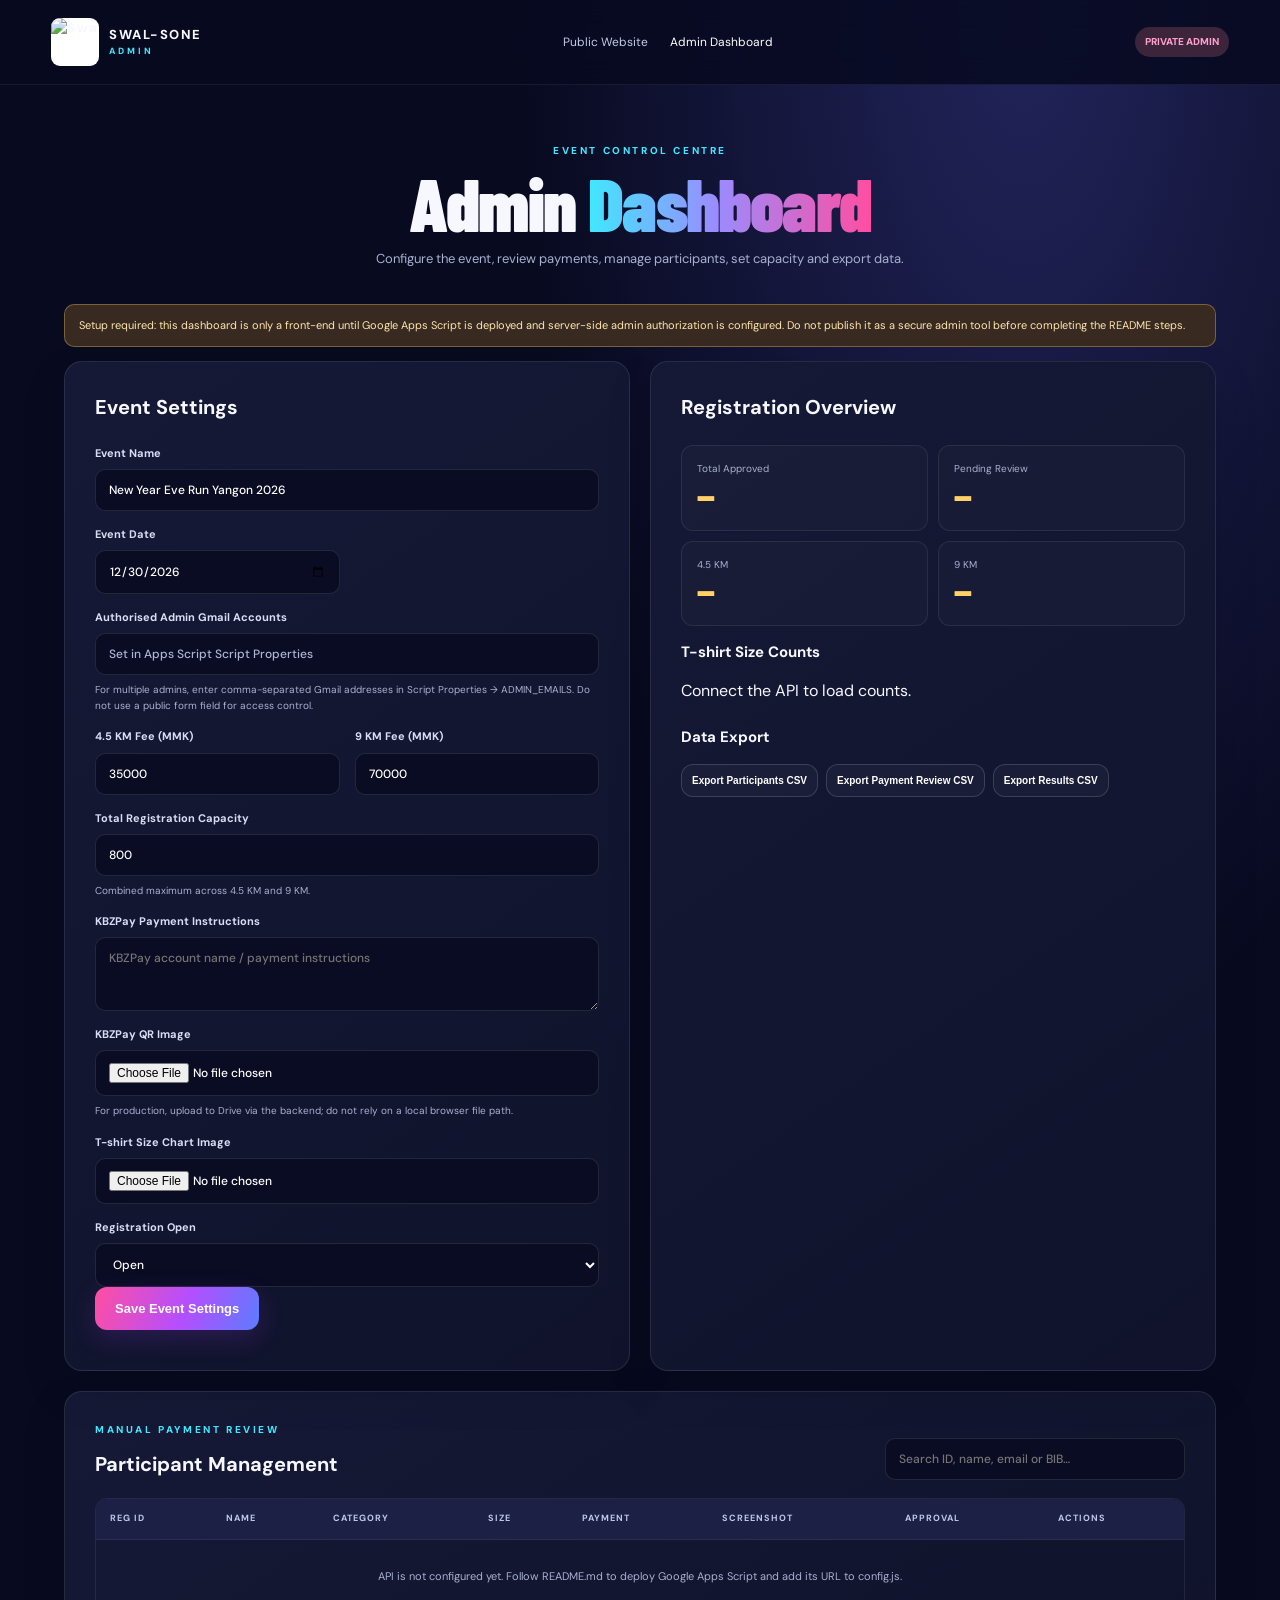
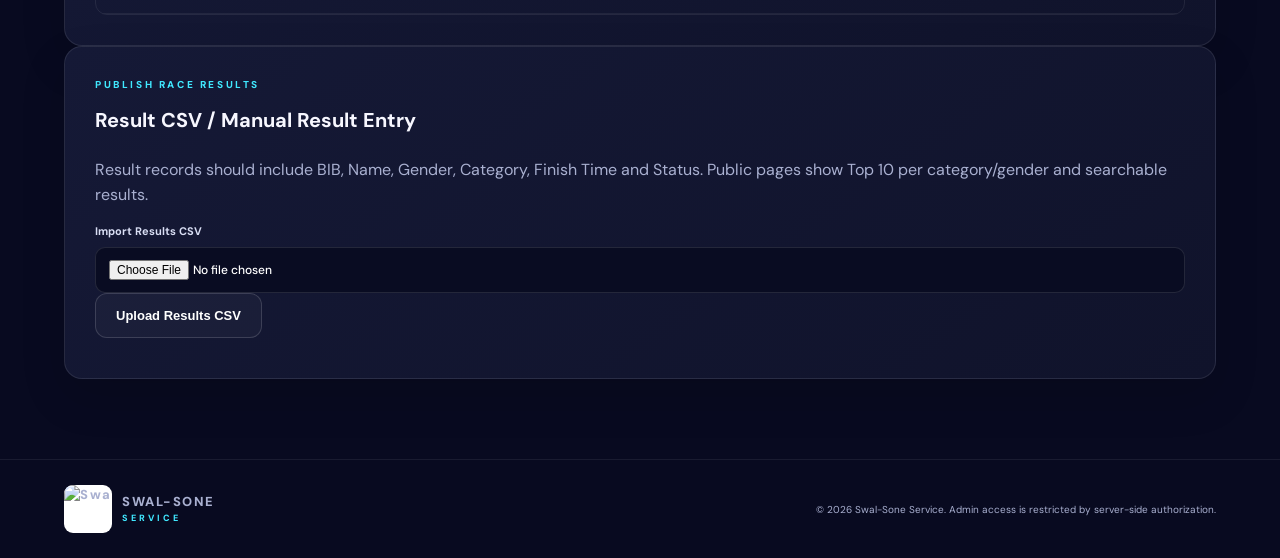
==== admin.html @ ae9937ee "Add files via upload" ====
<!doctype html><html lang="en"><head><meta charset="utf-8"><meta name="viewport" content="width=device-width,initial-scale=1"><title>Admin Dashboard | New Year Eve Run</title><link rel="stylesheet" href="styles.css"></head><body><div class="site-shell"><header class="topbar"><a class="brand" href="index.html"><img class="brand-logo" src="assets/swalsone-logo.png" alt="Swal-Sone Service logo"><span>SWAL-SONE <small>ADMIN</small></span></a><nav><a href="index.html">Public Website</a><a class="active" href="admin.html">Admin Dashboard</a></nav><span class="admin-badge">PRIVATE ADMIN</span></header><main class="page-main"><div class="page-title"><p class="eyebrow">EVENT CONTROL CENTRE</p><h1>Admin <span>Dashboard</span></h1><p>Configure the event, review payments, manage participants, set capacity and export data.</p></div>
<div class="notice notice-warning">Setup required: this dashboard is only a front-end until Google Apps Script is deployed and server-side admin authorization is configured. Do not publish it as a secure admin tool before completing the README steps.</div>
<section class="admin-grid"><form id="eventSettingsForm" class="panel"><h2>Event Settings</h2><div class="form-grid"><label class="field full">Event Name<input name="eventName" value="New Year Eve Run Yangon 2026" required></label><label class="field">Event Date<input name="eventDate" type="date" value="2026-12-30" required></label><label class="field full">Authorised Admin Gmail Accounts <input type="text" value="Set in Apps Script Script Properties" readonly><small>For multiple admins, enter comma-separated Gmail addresses in Script Properties → ADMIN_EMAILS. Do not use a public form field for access control.</small></label><label class="field">4.5 KM Fee (MMK)<input name="fee45" type="number" min="0" value="35000" required></label><label class="field">9 KM Fee (MMK)<input name="fee9" type="number" min="0" value="70000" required></label><label class="field full">Total Registration Capacity<input name="capTotal" type="number" min="1" value="800" required><small>Combined maximum across 4.5 KM and 9 KM.</small></label><label class="field full">KBZPay Payment Instructions<textarea name="paymentInstructions" rows="3" placeholder="KBZPay account name / payment instructions"></textarea></label><label class="field full">KBZPay QR Image<input name="kbzQr" type="file" accept="image/*"><small>For production, upload to Drive via the backend; do not rely on a local browser file path.</small></label><label class="field full">T-shirt Size Chart Image<input name="sizeChart" type="file" accept="image/*"></label><label class="field full">Registration Open<select name="registrationOpen"><option value="true">Open</option><option value="false">Closed</option></select></label></div><button class="btn" type="submit">Save Event Settings</button><p id="settingsMessage" class="muted small"></p></form>
<section class="panel"><h2>Registration Overview</h2><div class="stats-grid"><div class="stat"><span>Total Approved</span><strong id="statApproved">—</strong></div><div class="stat"><span>Pending Review</span><strong id="statPending">—</strong></div><div class="stat"><span>4.5 KM</span><strong id="stat45">—</strong></div><div class="stat"><span>9 KM</span><strong id="stat9">—</strong></div></div><h3>T-shirt Size Counts</h3><div id="shirtCounts" class="size-counts">Connect the API to load counts.</div><h3>Data Export</h3><div class="export-buttons"><button class="btn btn-ghost" id="exportParticipants">Export Participants CSV</button><button class="btn btn-ghost" id="exportPayments">Export Payment Review CSV</button><button class="btn btn-ghost" id="exportResults">Export Results CSV</button></div></section></section>
<section class="panel admin-table-panel"><div class="list-toolbar"><div><p class="eyebrow">MANUAL PAYMENT REVIEW</p><h2>Participant Management</h2></div><input id="adminSearch" placeholder="Search ID, name, email or BIB…"></div><div class="table-wrap"><table><thead><tr><th>Reg ID</th><th>Name</th><th>Category</th><th>Size</th><th>Payment</th><th>Screenshot</th><th>Approval</th><th>Actions</th></tr></thead><tbody id="adminRows"><tr><td colspan="8" class="empty-cell">Connect the Google Apps Script API to load registrations.</td></tr></tbody></table></div></section>
<section class="panel"><p class="eyebrow">PUBLISH RACE RESULTS</p><h2>Result CSV / Manual Result Entry</h2><p class="muted">Result records should include BIB, Name, Gender, Category, Finish Time and Status. Public pages show Top 10 per category/gender and searchable results.</p><label class="field">Import Results CSV<input type="file" id="resultCsv" accept=".csv,text/csv"></label><button class="btn btn-ghost" id="uploadResults">Upload Results CSV</button><p id="resultUploadMessage" class="muted small"></p></section>
</main><footer><a class="brand" href="index.html"><img class="brand-logo" src="assets/swalsone-logo.png" alt="Swal-Sone Service logo"><span>SWAL-SONE <small>SERVICE</small></span></a><p>© 2026 Swal-Sone Service. Admin access is restricted by server-side authorization.</p></footer></div><script src="config.js"></script><script src="app.js"></script></body></html>
---- styles.css ----
@import url('https://fonts.googleapis.com/css2?family=Barlow+Condensed:wght@500;600;700;800;900&family=DM+Sans:wght@400;500;600;700;800&display=swap');
:root{--bg:#080a20;--panel:#111531;--panel2:#171b3d;--text:#f7f7ff;--muted:#a9b0d0;--pink:#ff4ea1;--cyan:#40e8ff;--gold:#ffd166;--purple:#8b5cf6;--line:#2a3159;--green:#53e0ae}*{box-sizing:border-box}html{scroll-behavior:smooth}body{margin:0;background:radial-gradient(ellipse at 80% 0%,#22245b 0,transparent 35%),var(--bg);color:var(--text);font-family:'DM Sans',Arial,sans-serif;line-height:1.55}a{color:inherit;text-decoration:none}.site-shell{max-width:1440px;margin:auto;overflow:hidden}.topbar{display:flex;align-items:center;justify-content:space-between;gap:24px;padding:18px clamp(18px,4vw,58px);border-bottom:1px solid #ffffff12;background:#080a20d9;backdrop-filter:blur(14px);position:relative;z-index:5}.brand{display:flex;align-items:center;gap:10px;font-weight:800;letter-spacing:1.5px;font-size:13px;white-space:nowrap}.brand small{display:block;font-size:9px;letter-spacing:3px;color:var(--cyan)}.brand-logo{display:block;width:48px;height:48px;object-fit:contain;border-radius:9px;background:#fff;flex:0 0 auto}.brand-mark{display:grid;place-items:center;width:39px;height:39px;border-radius:12px;background:linear-gradient(135deg,var(--pink),var(--purple),var(--cyan));font-weight:900;color:#fff;box-shadow:0 0 22px #ff4ea144}nav{display:flex;gap:22px;align-items:center}nav a{font-size:12px;color:#c5cae5;white-space:nowrap}nav a:hover,nav a.active{color:#fff}.btn{display:inline-flex;align-items:center;justify-content:center;gap:14px;border:0;border-radius:12px;padding:14px 20px;background:linear-gradient(110deg,var(--pink),#b34fff 55%,#5d7cff);color:#fff;font-weight:800;font-size:13px;box-shadow:0 8px 26px #a33cff30;cursor:pointer;transition:transform .2s,filter .2s}.btn:hover{transform:translateY(-2px);filter:brightness(1.12)}.btn-small{padding:10px 14px;font-size:11px;white-space:nowrap}.btn-ghost{background:#ffffff08;border:1px solid #ffffff26;box-shadow:none}.hero{min-height:610px;padding:72px clamp(20px,6vw,86px);display:grid;grid-template-columns:1.1fr .9fr;align-items:center;gap:30px;position:relative;isolation:isolate}.hero:before{content:"";position:absolute;inset:0;z-index:-1;background:radial-gradient(ellipse at 70% 40%,#3b2479aa,transparent 45%),linear-gradient(110deg,#0a0c25,#111035 60%,#131342)}.eyebrow{color:var(--cyan);font-size:10px;letter-spacing:2.6px;font-weight:800;margin:0 0 12px}.live-dot{display:inline-block;width:7px;height:7px;background:var(--green);border-radius:50%;box-shadow:0 0 12px var(--green);margin-right:7px}.hero h1,.page-title h1{font-family:'Barlow Condensed',Impact,sans-serif;font-size:clamp(62px,8.4vw,116px);line-height:.86;letter-spacing:-1.8px;margin:18px 0 22px;font-weight:900}.hero h1 span,.page-title h1 span{background:linear-gradient(90deg,var(--cyan),#9a8cff 45%,var(--pink));-webkit-background-clip:text;background-clip:text;color:transparent}.hero-date{font-size:12px;letter-spacing:2px;font-weight:800}.hero-date b{color:var(--pink);padding:0 8px}.hero-description{color:#c2c8e2;font-size:14px;line-height:1.9}.hero-actions{display:flex;gap:12px;flex-wrap:wrap;margin:28px 0}.hero-meta{display:flex;gap:18px;flex-wrap:wrap;color:#aeb6d8;font-size:9px;font-weight:800;letter-spacing:1px}.hero-art{height:430px;position:relative;display:grid;place-items:center}.sunburst{position:absolute;width:270px;height:270px;border-radius:50%;background:conic-gradient(from 0deg,#ff4ea1,#ffd166,#40e8ff,#8b5cf6,#ff4ea1);filter:blur(2px);opacity:.7;box-shadow:0 0 100px #9e4fff66}.ring{position:absolute;border:1px solid #ffffff45;border-radius:50%;transform:rotate(-20deg)}.ring-one{width:360px;height:220px}.ring-two{width:420px;height:280px;transform:rotate(40deg);border-color:#40e8ff60}.runner{font-size:140px;z-index:1;filter:drop-shadow(0 12px 15px #080a20);transform:translateY(-10px)}.bib-card{position:absolute;bottom:30px;right:2%;z-index:2;display:flex;flex-direction:column;padding:13px 20px;background:#f8f7ff;color:#11152f;border-radius:12px;transform:rotate(-7deg);box-shadow:0 18px 40px #0008}.bib-card small{font-size:8px;letter-spacing:2px}.bib-card strong{font:900 44px 'Barlow Condensed',sans-serif;line-height:1.1}.bib-card span{font-size:8px;font-weight:800;letter-spacing:1px}.floating{position:absolute;color:var(--gold);font-size:38px;text-shadow:0 0 24px currentColor;animation:float 3s ease-in-out infinite}.f1{top:30px;right:20%}.f2{top:100px;left:4%;color:var(--pink);animation-delay:.5s}.f3{top:12%;left:30%;font-size:20px;color:var(--cyan);font-weight:900;transform:rotate(10deg)}.fireworks{position:absolute;inset:0;pointer-events:none;z-index:-1;overflow:hidden}.fireworks span{position:absolute;font-size:40px;color:var(--gold);text-shadow:0 0 20px currentColor;animation:firework 4s ease-in-out infinite}.fireworks span:nth-child(1){top:12%;left:45%;color:var(--pink)}.fireworks span:nth-child(2){top:18%;right:8%;color:var(--cyan);animation-delay:1s}.fireworks span:nth-child(3){top:60%;left:4%;color:var(--purple);animation-delay:2s}.fireworks span:nth-child(4){top:75%;right:45%;color:var(--gold);animation-delay:.5s}.fireworks span:nth-child(5){top:38%;right:30%;color:var(--pink);animation-delay:1.5s}.fireworks span:nth-child(6){top:8%;left:12%;color:var(--cyan);animation-delay:2.5s}@keyframes float{50%{transform:translateY(-14px) rotate(8deg)}}@keyframes firework{0%,100%{opacity:.35;transform:scale(.6) rotate(0)}50%{opacity:1;transform:scale(1.25) rotate(40deg)}}.countdown-section{display:flex;align-items:center;justify-content:space-between;gap:25px;padding:28px clamp(20px,6vw,86px);background:#10132e;border-top:1px solid #ffffff10;border-bottom:1px solid #ffffff10}.countdown-section h2{font-size:20px;margin:0}.countdown{display:flex;gap:10px}.countdown div{min-width:72px;text-align:center;padding:12px 10px;border:1px solid #ffffff19;border-radius:12px;background:#ffffff06}.countdown strong{display:block;font:800 30px 'Barlow Condensed',sans-serif;color:var(--gold)}.countdown span{font-size:8px;letter-spacing:1.5px;color:var(--muted)}.section{padding:82px clamp(20px,6vw,86px)}.section-heading{text-align:center;max-width:640px;margin:0 auto 34px}.section-heading h2,.cta-band h2{font-size:clamp(26px,4vw,42px);line-height:1.1;margin:0 0 12px}.section-heading>p:last-child,.cta-band p:last-child{color:var(--muted);font-size:13px}.distance-grid{display:grid;grid-template-columns:repeat(3,1fr);gap:18px}.distance-card{padding:28px;border:1px solid #ffffff1c;border-radius:20px;background:linear-gradient(145deg,#181a3d,#11132b);min-height:260px;position:relative;overflow:hidden}.distance-card:after{content:"";position:absolute;width:130px;height:130px;border-radius:50%;right:-55px;top:-55px;background:var(--glow);filter:blur(15px);opacity:.3}.card-pink{--glow:var(--pink)}.card-blue{--glow:var(--cyan)}.card-gold{--glow:var(--gold)}.card-icon{font-size:32px;margin-bottom:15px}.distance-card h3{font:900 38px 'Barlow Condensed',sans-serif;margin:0 0 8px}.distance-card p:not(.eyebrow){font-size:12px;color:var(--muted);min-height:45px}.distance-card a{font-size:12px;font-weight:800;color:var(--cyan)}.cta-band{margin:0 clamp(20px,6vw,86px) 75px;padding:35px 40px;border:1px solid #ffffff1c;border-radius:20px;background:linear-gradient(100deg,#30205d,#171a42 65%,#292052);display:flex;align-items:center;justify-content:space-between;gap:20px}.cta-band h2{margin-bottom:6px}.cta-band p{margin:0}.page-main{padding:48px clamp(18px,5vw,70px) 80px;min-height:70vh}.page-title{text-align:center;margin:10px auto 35px;max-width:760px}.page-title h1{font-size:clamp(46px,6vw,74px);margin:10px 0 15px}.page-title>p:last-child{font-size:13px;color:var(--muted)}.panel{background:linear-gradient(145deg,#151936,#10132b);border:1px solid #ffffff18;border-radius:18px;padding:clamp(18px,3vw,30px);box-shadow:0 18px 45px #0002}.form-layout{display:grid;grid-template-columns:minmax(0,1.6fr) minmax(240px,.7fr);gap:20px;align-items:start}.panel h2{font-size:20px;margin:0 0 22px}.panel h3{font-size:15px}.form-grid{display:grid;grid-template-columns:repeat(2,minmax(0,1fr));gap:15px}.field{display:flex;flex-direction:column;gap:7px;font-size:11px;font-weight:700;color:#d9def4;min-width:0}.field input,.field select,.field textarea,.list-toolbar>input,.results-controls input,.list-toolbar input{width:100%;min-width:0;padding:12px 13px;border-radius:10px;border:1px solid #ffffff1c;background:#090c22;color:#fff;font:500 12px 'DM Sans',sans-serif;outline:none}.field input:focus,.field select:focus,.field textarea:focus,.list-toolbar input:focus{border-color:var(--cyan);box-shadow:0 0 0 3px #40e8ff13}.field input[readonly]{color:#aeb5d4}.field select option{background:#10132b}.field small{font-size:10px;color:var(--muted);font-weight:400}.full{grid-column:1/-1}.price-field{flex-direction:row;align-items:center;justify-content:space-between;padding:14px;background:#24204c;border:1px solid #8b5cf666;border-radius:12px}.price-field strong{color:var(--gold);font-size:15px}.required{color:var(--pink)}.size-chart{margin-top:24px;padding:18px;border:1px solid #ffffff14;border-radius:14px;background:#ffffff04}.size-chart h3{margin:0}.size-chart p:not(.eyebrow){font-size:11px;color:var(--muted)}.size-chart img{width:100%;max-width:560px;display:block;margin:10px auto 0;border-radius:10px}.section-gap{margin-top:30px!important}.payment-box{display:grid;grid-template-columns:.85fr 1.15fr;gap:20px;padding:18px;background:#ffffff05;border:1px solid #ffffff12;border-radius:14px}.payment-box h3{margin:0 0 5px}.payment-box p:not(.eyebrow){font-size:11px;color:var(--muted)}.qr-placeholder{width:150px;height:150px;border:1px dashed #6f739e;border-radius:12px;display:grid;place-content:center;text-align:center;font-size:13px;font-weight:900;color:var(--gold);margin:12px 0;background:#0a0d24}.qr-placeholder small{font-size:9px;color:var(--muted);font-weight:500}.payment-fields{align-content:start}.consent{display:flex;gap:10px;align-items:flex-start;font-size:11px;color:var(--muted);margin:22px 0}.consent input{accent-color:var(--pink);margin-top:3px}.submit-btn{width:100%}.muted{color:var(--muted)}.small{font-size:10px}.side-panel{position:sticky;top:20px}.side-panel h2{font:900 31px 'Barlow Condensed',sans-serif;line-height:1.1}.side-art{height:170px;border-radius:14px;background:radial-gradient(circle at 50% 40%,#583c9c,#171737 70%);display:grid;place-items:center;font-size:76px;position:relative;overflow:hidden}.side-art span{position:absolute;color:var(--gold);font-size:25px}.side-art span:nth-child(2){top:18px;left:20px;color:var(--cyan)}.side-art span:nth-child(3){right:30px;top:25px;color:var(--pink)}.side-art span:nth-child(4){right:15px;bottom:10px}.side-panel ul{list-style:none;padding:0;margin:20px 0;display:grid;gap:13px;font-size:11px;color:#dce0f4}.notice{padding:12px 14px;border-radius:10px;background:#1a3150;border:1px solid #40e8ff40;color:#d9f8ff;font-size:11px;margin:14px 0}.notice-warning{background:#382a20;border-color:#ffd16655;color:#ffe6b0}.ticket-lookup{margin-top:24px}.lookup-row{display:grid;grid-template-columns:1fr 1fr auto;align-items:end;gap:14px}.ticket-result{margin-top:18px;padding:18px;background:#0b1028;border:1px solid #40e8ff55;border-radius:14px}.ticket-card{display:flex;gap:20px;align-items:center;flex-wrap:wrap}.ticket-card img{width:120px;height:120px;background:#fff;padding:7px;border-radius:8px}.ticket-card h3{margin:0}.ticket-card p{font-size:12px;color:var(--muted)}.list-panel{padding:clamp(14px,2.5vw,28px)}.list-toolbar,.results-controls{display:flex;align-items:end;justify-content:space-between;gap:15px;margin-bottom:18px}.search-field{max-width:400px;flex:1}.count-pill,.admin-badge{padding:7px 10px;border-radius:20px;background:#24204d;color:var(--cyan);font-size:10px;font-weight:800;white-space:nowrap}.table-wrap{overflow:auto;border:1px solid #ffffff14;border-radius:12px}table{width:100%;border-collapse:collapse;min-width:720px;font-size:11px}th{background:#1c2044;color:#bfc7ec;text-align:left;font-size:9px;text-transform:uppercase;letter-spacing:1px}td,th{padding:13px 14px;border-bottom:1px solid #ffffff10}tbody tr:hover{background:#ffffff06}.empty-cell{text-align:center;color:var(--muted);padding:28px}.ticket-link{color:var(--cyan);font-weight:800}.result-columns{display:grid;grid-template-columns:1fr 1fr;gap:20px}.result-columns h2,.search-result-area h2{font-size:17px}.leaderboard{display:grid;gap:8px}.leader-row{display:grid;grid-template-columns:34px 1fr auto;gap:12px;align-items:center;padding:11px 13px;border:1px solid #ffffff12;border-radius:10px;background:#ffffff04}.rank-num{font:900 23px 'Barlow Condensed',sans-serif;color:var(--gold)}.leader-name{font-size:12px;font-weight:800}.leader-sub{font-size:10px;color:var(--muted)}.leader-time{font-size:11px;color:var(--cyan);font-weight:800}.search-result-area{border-top:1px solid #ffffff15;margin-top:25px;padding-top:20px}.admin-grid{display:grid;grid-template-columns:1fr 1fr;gap:20px}.stats-grid{display:grid;grid-template-columns:repeat(2,1fr);gap:10px}.stat{padding:15px;border:1px solid #ffffff14;border-radius:12px;background:#ffffff05}.stat span{display:block;font-size:10px;color:var(--muted)}.stat strong{font:900 30px 'Barlow Condensed',sans-serif;color:var(--gold)}.size-counts{display:flex;flex-wrap:wrap;gap:8px;margin:10px 0 22px}.size-count{padding:8px 12px;background:#24204d;border-radius:8px;font-size:11px}.export-buttons{display:flex;flex-wrap:wrap;gap:8px}.export-buttons .btn{font-size:10px;padding:10px}.admin-table-panel{margin-top:20px}.admin-table-panel .list-toolbar h2{margin:0}.admin-table-panel .list-toolbar>input{max-width:300px}.admin-grid .field{margin-bottom:0}footer{display:flex;align-items:center;justify-content:space-between;gap:20px;padding:25px clamp(20px,5vw,70px);border-top:1px solid #ffffff12;background:#080a20;color:var(--muted);font-size:10px}footer p{margin:0}.footer-note{text-align:right}.admin-badge{background:#3c243b;color:#ff9fce}
@media(max-width:1000px){.topbar{flex-wrap:wrap}.topbar nav{order:3;width:100%;overflow-x:auto;padding:5px 0 2px}.hero{grid-template-columns:1fr .7fr;padding-top:55px}.hero-art{transform:scale(.85)}.form-layout{grid-template-columns:1fr}.side-panel{position:static}.admin-grid{grid-template-columns:1fr}}@media(max-width:700px){.topbar{gap:12px}.topbar>.btn{margin-left:auto}nav{gap:18px}nav a{font-size:11px}.hero{grid-template-columns:1fr;padding-top:48px;padding-bottom:25px}.hero-art{height:270px;transform:none;grid-row:1}.runner{font-size:95px}.sunburst{width:190px;height:190px}.ring-one{width:260px;height:160px}.ring-two{width:300px;height:200px}.bib-card{bottom:3px;right:4%}.hero h1{font-size:clamp(60px,16vw,90px)}.countdown-section{align-items:flex-start;flex-direction:column}.countdown{width:100%;gap:6px}.countdown div{flex:1;min-width:0;padding:9px 4px}.countdown strong{font-size:25px}.distance-grid{grid-template-columns:1fr}.distance-card{min-height:unset}.distance-card p:not(.eyebrow){min-height:unset}.cta-band{margin-bottom:45px;padding:25px;align-items:flex-start;flex-direction:column}.form-grid{grid-template-columns:1fr}.full{grid-column:auto}.payment-box{grid-template-columns:1fr}.lookup-row{grid-template-columns:1fr}.result-columns{grid-template-columns:1fr}.list-toolbar,.results-controls{align-items:stretch;flex-direction:column}.search-field{max-width:none}.page-main{padding-top:30px}.page-title h1{font-size:52px}footer{flex-wrap:wrap}footer .footer-note{width:100%;text-align:left}.fireworks span{font-size:28px}}@media(prefers-reduced-motion:reduce){*,*:before,*:after{animation-duration:.01ms!important;scroll-behavior:auto!important}}
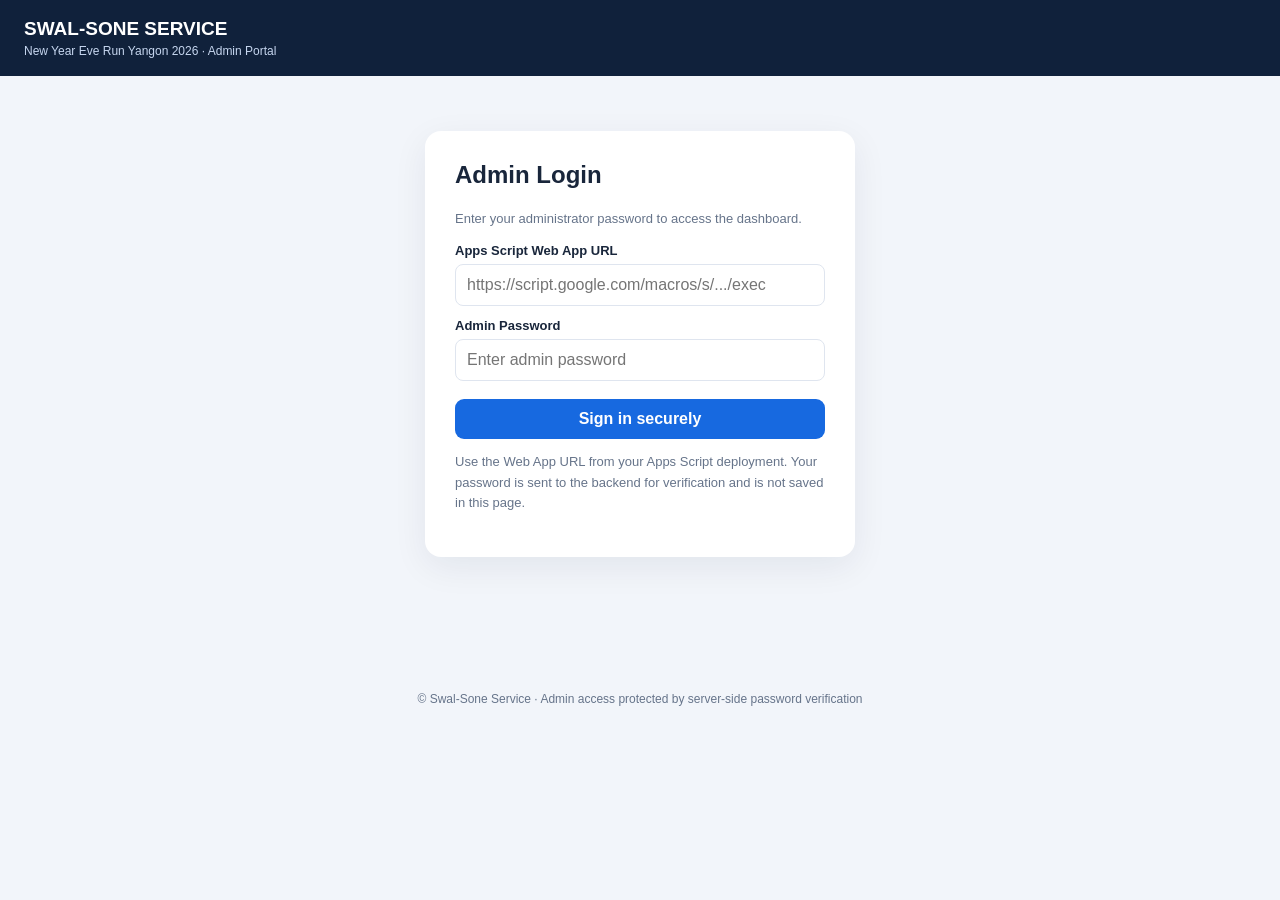
==== commit d79ef2c6: "Update admin.html" ====
--- a/admin.html
+++ b/admin.html
@@ -1,7 +1,606 @@
-<!doctype html><html lang="en"><head><meta charset="utf-8"><meta name="viewport" content="width=device-width,initial-scale=1"><title>Admin Dashboard | New Year Eve Run</title><link rel="stylesheet" href="styles.css"></head><body><div class="site-shell"><header class="topbar"><a class="brand" href="index.html"><img class="brand-logo" src="assets/swalsone-logo.png" alt="Swal-Sone Service logo"><span>SWAL-SONE <small>ADMIN</small></span></a><nav><a href="index.html">Public Website</a><a class="active" href="admin.html">Admin Dashboard</a></nav><span class="admin-badge">PRIVATE ADMIN</span></header><main class="page-main"><div class="page-title"><p class="eyebrow">EVENT CONTROL CENTRE</p><h1>Admin <span>Dashboard</span></h1><p>Configure the event, review payments, manage participants, set capacity and export data.</p></div>
-<div class="notice notice-warning">Setup required: this dashboard is only a front-end until Google Apps Script is deployed and server-side admin authorization is configured. Do not publish it as a secure admin tool before completing the README steps.</div>
-<section class="admin-grid"><form id="eventSettingsForm" class="panel"><h2>Event Settings</h2><div class="form-grid"><label class="field full">Event Name<input name="eventName" value="New Year Eve Run Yangon 2026" required></label><label class="field">Event Date<input name="eventDate" type="date" value="2026-12-30" required></label><label class="field full">Authorised Admin Gmail Accounts <input type="text" value="Set in Apps Script Script Properties" readonly><small>For multiple admins, enter comma-separated Gmail addresses in Script Properties → ADMIN_EMAILS. Do not use a public form field for access control.</small></label><label class="field">4.5 KM Fee (MMK)<input name="fee45" type="number" min="0" value="35000" required></label><label class="field">9 KM Fee (MMK)<input name="fee9" type="number" min="0" value="70000" required></label><label class="field full">Total Registration Capacity<input name="capTotal" type="number" min="1" value="800" required><small>Combined maximum across 4.5 KM and 9 KM.</small></label><label class="field full">KBZPay Payment Instructions<textarea name="paymentInstructions" rows="3" placeholder="KBZPay account name / payment instructions"></textarea></label><label class="field full">KBZPay QR Image<input name="kbzQr" type="file" accept="image/*"><small>For production, upload to Drive via the backend; do not rely on a local browser file path.</small></label><label class="field full">T-shirt Size Chart Image<input name="sizeChart" type="file" accept="image/*"></label><label class="field full">Registration Open<select name="registrationOpen"><option value="true">Open</option><option value="false">Closed</option></select></label></div><button class="btn" type="submit">Save Event Settings</button><p id="settingsMessage" class="muted small"></p></form>
-<section class="panel"><h2>Registration Overview</h2><div class="stats-grid"><div class="stat"><span>Total Approved</span><strong id="statApproved">—</strong></div><div class="stat"><span>Pending Review</span><strong id="statPending">—</strong></div><div class="stat"><span>4.5 KM</span><strong id="stat45">—</strong></div><div class="stat"><span>9 KM</span><strong id="stat9">—</strong></div></div><h3>T-shirt Size Counts</h3><div id="shirtCounts" class="size-counts">Connect the API to load counts.</div><h3>Data Export</h3><div class="export-buttons"><button class="btn btn-ghost" id="exportParticipants">Export Participants CSV</button><button class="btn btn-ghost" id="exportPayments">Export Payment Review CSV</button><button class="btn btn-ghost" id="exportResults">Export Results CSV</button></div></section></section>
-<section class="panel admin-table-panel"><div class="list-toolbar"><div><p class="eyebrow">MANUAL PAYMENT REVIEW</p><h2>Participant Management</h2></div><input id="adminSearch" placeholder="Search ID, name, email or BIB…"></div><div class="table-wrap"><table><thead><tr><th>Reg ID</th><th>Name</th><th>Category</th><th>Size</th><th>Payment</th><th>Screenshot</th><th>Approval</th><th>Actions</th></tr></thead><tbody id="adminRows"><tr><td colspan="8" class="empty-cell">Connect the Google Apps Script API to load registrations.</td></tr></tbody></table></div></section>
-<section class="panel"><p class="eyebrow">PUBLISH RACE RESULTS</p><h2>Result CSV / Manual Result Entry</h2><p class="muted">Result records should include BIB, Name, Gender, Category, Finish Time and Status. Public pages show Top 10 per category/gender and searchable results.</p><label class="field">Import Results CSV<input type="file" id="resultCsv" accept=".csv,text/csv"></label><button class="btn btn-ghost" id="uploadResults">Upload Results CSV</button><p id="resultUploadMessage" class="muted small"></p></section>
-</main><footer><a class="brand" href="index.html"><img class="brand-logo" src="assets/swalsone-logo.png" alt="Swal-Sone Service logo"><span>SWAL-SONE <small>SERVICE</small></span></a><p>© 2026 Swal-Sone Service. Admin access is restricted by server-side authorization.</p></footer></div><script src="config.js"></script><script src="app.js"></script></body></html>+
+<!DOCTYPE html>
+<html lang="en">
+<head>
+  <meta charset="UTF-8">
+  <meta name="viewport" content="width=device-width, initial-scale=1">
+  <title>Admin Dashboard | Swal-Sone Service</title>
+  <style>
+    :root {
+      --navy: #10213b;
+      --blue: #1769e0;
+      --bg: #f2f5fa;
+      --border: #dfe5ef;
+      --text: #19263b;
+      --muted: #66748a;
+      --green: #16834a;
+      --red: #c52b36;
+    }
+    * { box-sizing: border-box; }
+    body {
+      margin: 0;
+      font-family: Arial, Helvetica, sans-serif;
+      color: var(--text);
+      background: var(--bg);
+    }
+    button, input, select, textarea { font: inherit; }
+    button {
+      border: 0;
+      border-radius: 9px;
+      padding: 11px 15px;
+      font-weight: 700;
+      cursor: pointer;
+      background: var(--blue);
+      color: white;
+    }
+    button:disabled { opacity: .55; cursor: wait; }
+    button.secondary { background: #e8edf5; color: var(--navy); }
+    button.danger { background: var(--red); }
+    button.success { background: var(--green); }
+    input, select, textarea {
+      width: 100%;
+      padding: 11px;
+      border: 1px solid var(--border);
+      border-radius: 8px;
+      background: white;
+      color: var(--text);
+    }
+    label {
+      display: block;
+      font-size: 13px;
+      font-weight: 700;
+      margin: 12px 0 6px;
+    }
+    .hidden { display: none !important; }
+    .topbar {
+      background: var(--navy);
+      color: white;
+      padding: 18px 24px;
+      display: flex;
+      justify-content: space-between;
+      align-items: center;
+      gap: 12px;
+    }
+    .brand { font-weight: 800; font-size: 19px; }
+    .brand small {
+      display: block;
+      font-size: 12px;
+      color: #c6d6ef;
+      margin-top: 4px;
+      font-weight: 400;
+    }
+    main { max-width: 1300px; margin: 25px auto; padding: 0 18px 40px; }
+    .login-wrap {
+      max-width: 430px;
+      margin: 55px auto;
+      background: white;
+      padding: 30px;
+      border-radius: 16px;
+      box-shadow: 0 10px 35px #10213b12;
+    }
+    .login-wrap h1 { margin-top: 0; }
+    .muted { color: var(--muted); font-size: 13px; line-height: 1.6; }
+    .notice {
+      padding: 12px;
+      border-radius: 8px;
+      margin: 12px 0;
+      background: #e8f2ff;
+      color: #164e9c;
+      white-space: pre-wrap;
+      overflow-wrap: anywhere;
+    }
+    .notice.error { background: #fff0f0; color: #9f1e29; }
+    .notice.good { background: #e9f8ef; color: #17683b; }
+    .grid {
+      display: grid;
+      grid-template-columns: repeat(4, minmax(0, 1fr));
+      gap: 14px;
+      margin-bottom: 20px;
+    }
+    .stat, .panel {
+      background: white;
+      border: 1px solid var(--border);
+      border-radius: 13px;
+      padding: 18px;
+    }
+    .stat span { display: block; color: var(--muted); font-size: 13px; }
+    .stat strong { display: block; font-size: 27px; margin-top: 8px; }
+    .panel { margin-bottom: 18px; }
+    .panel h2 { margin: 0 0 14px; font-size: 19px; }
+    .toolbar { display: flex; flex-wrap: wrap; gap: 9px; margin-bottom: 12px; }
+    .toolbar input, .toolbar select { flex: 1 1 190px; width: auto; }
+    .table-wrap { overflow: auto; }
+    table { border-collapse: collapse; width: 100%; min-width: 800px; }
+    th, td {
+      text-align: left;
+      padding: 11px 10px;
+      border-bottom: 1px solid var(--border);
+      font-size: 13px;
+      vertical-align: top;
+    }
+    th { background: #f6f8fc; color: #47566d; white-space: nowrap; }
+    td .action { display: inline-block; margin: 2px; padding: 7px 9px; font-size: 12px; }
+    .pill {
+      display: inline-block;
+      border-radius: 99px;
+      padding: 4px 8px;
+      background: #edf1f7;
+      font-size: 12px;
+      white-space: nowrap;
+    }
+    .pill.pending { background: #fff3d8; color: #865700; }
+    .pill.approved { background: #e0f7e9; color: #17683b; }
+    .settings-grid { display: grid; grid-template-columns: 1fr 1fr; gap: 8px 18px; }
+    .full { grid-column: 1 / -1; }
+    .footer { text-align: center; color: var(--muted); font-size: 12px; padding: 15px; }
+    @media (max-width: 760px) {
+      .grid { grid-template-columns: repeat(2, minmax(0, 1fr)); }
+      .settings-grid { grid-template-columns: 1fr; }
+      .full { grid-column: auto; }
+      .topbar { padding: 15px; }
+      .brand { font-size: 16px; }
+      main { margin-top: 15px; }
+    }
+  </style>
+</head>
+<body>
+  <header class="topbar">
+    <div class="brand">
+      SWAL-SONE SERVICE
+      <small>New Year Eve Run Yangon 2026 · Admin Portal</small>
+    </div>
+    <button id="logoutBtn" class="secondary hidden">Log out</button>
+  </header>
+
+  <main>
+    <section id="loginPanel" class="login-wrap">
+      <h1>Admin Login</h1>
+      <p class="muted">Enter your administrator password to access the dashboard.</p>
+
+      <form id="loginForm">
+        <label for="apiUrl">Apps Script Web App URL</label>
+        <input id="apiUrl" type="url" placeholder="https://script.google.com/macros/s/.../exec" required>
+
+        <label for="password">Admin Password</label>
+        <input id="password" type="password" autocomplete="current-password"
+               placeholder="Enter admin password" required>
+
+        <button id="loginBtn" type="submit" style="width:100%;margin-top:18px">
+          Sign in securely
+        </button>
+      </form>
+      <div id="loginMessage" class="notice hidden" role="status"></div>
+      <p class="muted">Use the Web App URL from your Apps Script deployment. Your password is sent to the backend for verification and is not saved in this page.</p>
+    </section>
+
+    <section id="dashboard" class="hidden">
+      <h1>Admin Dashboard</h1>
+      <p class="muted">Manage registrations, payment reviews, event settings and race results.</p>
+      <div id="mainMessage" class="notice hidden" role="status"></div>
+
+      <div class="grid">
+        <div class="stat"><span>Approved</span><strong id="statApproved">0</strong></div>
+        <div class="stat"><span>Pending review</span><strong id="statPending">0</strong></div>
+        <div class="stat"><span>4.5 KM approved</span><strong id="stat45">0</strong></div>
+        <div class="stat"><span>9 KM approved</span><strong id="stat9">0</strong></div>
+      </div>
+
+      <section class="panel">
+        <h2>Registrations & Payment Review</h2>
+        <div class="toolbar">
+          <input id="searchBox" type="search" placeholder="Search name, email, BIB or registration ID">
+          <select id="statusFilter">
+            <option value="All">All statuses</option>
+            <option value="Pending">Pending</option>
+            <option value="Approved">Approved</option>
+            <option value="Rejected">Rejected</option>
+          </select>
+          <button id="refreshBtn" class="secondary" type="button">Refresh</button>
+          <button id="exportParticipantsBtn" type="button">Export Participants CSV</button>
+          <button id="exportPaymentsBtn" type="button">Export Payments CSV</button>
+        </div>
+        <div class="table-wrap">
+          <table>
+            <thead>
+              <tr>
+                <th>Registration ID</th><th>Name / Email</th><th>Gender</th>
+                <th>Category</th><th>Shirt</th><th>BIB</th>
+                <th>Payment</th><th>Approval</th><th>Screenshot</th><th>Actions</th>
+              </tr>
+            </thead>
+            <tbody id="registrationRows">
+              <tr><td colspan="10">Loading...</td></tr>
+            </tbody>
+          </table>
+        </div>
+      </section>
+
+      <section class="panel">
+        <h2>Event Settings</h2>
+        <div class="settings-grid">
+          <div>
+            <label for="eventName">Event name</label>
+            <input id="eventName">
+          </div>
+          <div>
+            <label for="eventDate">Event date</label>
+            <input id="eventDate" type="date">
+          </div>
+          <div>
+            <label for="fee45">4.5 KM fee (MMK)</label>
+            <input id="fee45" type="number" min="0">
+          </div>
+          <div>
+            <label for="fee9">9 KM fee (MMK)</label>
+            <input id="fee9" type="number" min="0">
+          </div>
+          <div>
+            <label for="capTotal">Participant capacity</label>
+            <input id="capTotal" type="number" min="0">
+          </div>
+          <div>
+            <label for="registrationOpen">Registration status</label>
+            <select id="registrationOpen">
+              <option value="true">Open</option>
+              <option value="false">Closed</option>
+            </select>
+          </div>
+          <div class="full">
+            <label for="paymentInstructions">Payment instructions</label>
+            <textarea id="paymentInstructions" rows="3"></textarea>
+          </div>
+        </div>
+        <button id="saveSettingsBtn" type="button" style="margin-top:16px">Save Settings</button>
+      </section>
+
+      <section class="panel">
+        <h2>Race Results CSV</h2>
+        <p class="muted">
+          Import a CSV containing BIB, Name, Gender, Category and Duration
+          (or TotalTime). Export recalculates Overall Rank and Gender Rank
+          within each category.
+        </p>
+        <div class="toolbar">
+          <input id="resultsFile" type="file" accept=".csv,text/csv">
+          <button id="importResultsBtn" type="button">Import Results CSV</button>
+          <button id="exportResultsBtn" type="button">Export Ranked Results CSV</button>
+        </div>
+        <p class="muted">Import replaces the existing Results sheet. Export a backup before importing new results.</p>
+      </section>
+    </section>
+  </main>
+
+  <div class="footer">© Swal-Sone Service · Admin access protected by server-side password verification</div>
+
+  <script>
+    (() => {
+      'use strict';
+
+      const $ = id => document.getElementById(id);
+      let token = '';
+      let registrations = [];
+
+      // Optional: config.js may define window.EVENT_CONFIG.apiUrl.
+      const configuredUrl = window.EVENT_CONFIG && window.EVENT_CONFIG.apiUrl;
+      if (configuredUrl) $('apiUrl').value = configuredUrl;
+
+      function message(el, text, type = '') {
+        el.textContent = text;
+        el.className = 'notice' + (type ? ' ' + type : '');
+        el.classList.remove('hidden');
+      }
+
+      function clearMessage(el) {
+        el.textContent = '';
+        el.classList.add('hidden');
+      }
+
+      function escapeHtml(value) {
+        return String(value ?? '').replace(/[&<>"']/g, ch => ({
+          '&': '&amp;', '<': '&lt;', '>': '&gt;',
+          '"': '&quot;', "'": '&#39;'
+        })[ch]);
+      }
+
+      function apiUrl() {
+        const url = $('apiUrl').value.trim();
+        if (!/^https:\/\/script\.google\.com\/macros\/s\/[^/]+\/exec/.test(url)) {
+          throw new Error('Please enter the correct Apps Script Web App URL ending in /exec.');
+        }
+        return url;
+      }
+
+      async function api(action, payload = {}, needsAuth = true) {
+        const body = { action, ...payload };
+        if (needsAuth && token) body.token = token;
+
+        const response = await fetch(apiUrl(), {
+          method: 'POST',
+          headers: { 'Content-Type': 'text/plain;charset=utf-8' },
+          body: JSON.stringify(body)
+        });
+
+        if (!response.ok) throw new Error('Server returned HTTP ' + response.status);
+
+        const data = await response.json();
+        if (!data.ok) {
+          if (needsAuth && /session|login required/i.test(data.error || '')) {
+            lockDashboard();
+          }
+          throw new Error(data.error || 'Request failed.');
+        }
+        return data;
+      }
+
+      function lockDashboard() {
+        token = '';
+        $('dashboard').classList.add('hidden');
+        $('logoutBtn').classList.add('hidden');
+        $('loginPanel').classList.remove('hidden');
+      }
+
+      $('loginForm').addEventListener('submit', async event => {
+        event.preventDefault();
+        clearMessage($('loginMessage'));
+        $('loginBtn').disabled = true;
+        $('loginBtn').textContent = 'Checking...';
+
+        try {
+          const password = $('password').value;
+          const result = await api('loginAdmin', { password }, false);
+          token = result.token;
+          $('password').value = '';
+          $('loginPanel').classList.add('hidden');
+          $('dashboard').classList.remove('hidden');
+          $('logoutBtn').classList.remove('hidden');
+          message($('mainMessage'), 'Login successful.', 'good');
+          await refreshAll();
+        } catch (error) {
+          message($('loginMessage'), error.message, 'error');
+        } finally {
+          $('loginBtn').disabled = false;
+          $('loginBtn').textContent = 'Sign in securely';
+        }
+      });
+
+      $('logoutBtn').addEventListener('click', async () => {
+        try {
+          if (token) await api('logoutAdmin', { token }, false);
+        } catch (_) {}
+        lockDashboard();
+        message($('loginMessage'), 'You have logged out.', 'good');
+      });
+
+      async function refreshAll() {
+        const data = await api('adminRegistrations');
+        registrations = data.rows || [];
+        const stats = data.stats || {};
+        $('statApproved').textContent = stats.approved || 0;
+        $('statPending').textContent = stats.pending || 0;
+        $('stat45').textContent = stats['4.5 KM'] || 0;
+        $('stat9').textContent = stats['9 KM'] || 0;
+        renderRegistrations();
+      }
+
+      function renderRegistrations() {
+        const query = $('searchBox').value.trim().toLowerCase();
+        const status = $('statusFilter').value;
+
+        const shown = registrations.filter(r => {
+          const text = [
+            r.registrationId, r.name, r.email, r.bib, r.category
+          ].join(' ').toLowerCase();
+
+          return (!query || text.includes(query)) &&
+            (status === 'All' || r.approvalStatus === status);
+        });
+
+        const tbody = $('registrationRows');
+
+        if (!shown.length) {
+          tbody.innerHTML = '<tr><td colspan="10">No registrations found.</td></tr>';
+          return;
+        }
+
+        tbody.innerHTML = shown.map(r => {
+          const id = escapeHtml(r.registrationId);
+          const approved = r.approvalStatus === 'Approved';
+          const pending = r.approvalStatus === 'Pending';
+
+          const statusClass = approved ? 'approved' : pending ? 'pending' : '';
+          const screenshot = r.screenshotUrl
+            ? `<a href="${escapeHtml(r.screenshotUrl)}" target="_blank" rel="noopener noreferrer">Open</a>`
+            : '—';
+
+          const actions = pending
+            ? `<button class="action success" data-action="approve" data-id="${id}">Approve</button>
+               <button class="action danger" data-action="reject" data-id="${id}">Reject</button>`
+            : '';
+
+          return `<tr>
+            <td>${id}</td>
+            <td><strong>${escapeHtml(r.name)}</strong><br>${escapeHtml(r.email)}</td>
+            <td>${escapeHtml(r.gender)}</td>
+            <td>${escapeHtml(r.category)}</td>
+            <td>${escapeHtml(r.shirtSize)}</td>
+            <td>${escapeHtml(r.bib)}</td>
+            <td>${escapeHtml(r.paymentStatus)}</td>
+            <td><span class="pill ${statusClass}">${escapeHtml(r.approvalStatus)}</span></td>
+            <td>${screenshot}</td>
+            <td>
+              ${actions}
+              <button class="action secondary" data-action="bib" data-id="${id}">Set BIB</button>
+            </td>
+          </tr>`;
+        }).join('');
+      }
+
+      $('registrationRows').addEventListener('click', async event => {
+        const btn = event.target.closest('button[data-action]');
+        if (!btn) return;
+
+        const id = btn.dataset.id;
+        const action = btn.dataset.action;
+        btn.disabled = true;
+
+        try {
+          if (action === 'approve' || action === 'reject') {
+            const promptText = action === 'approve'
+              ? 'Approve payment for ' + id + '?'
+              : 'Reject payment for ' + id + '?';
+
+            if (!confirm(promptText)) return;
+
+            await api('reviewPayment', {
+              registrationId: id,
+              decision: action
+            });
+
+            message($('mainMessage'), 'Payment review saved.', 'good');
+            await refreshAll();
+
+          } else if (action === 'bib') {
+            const bib = prompt('Enter BIB number for ' + id + ':');
+            if (bib === null || !bib.trim()) return;
+
+            await api('assignBib', { registrationId: id, bib: bib.trim() });
+            message($('mainMessage'), 'BIB assigned.', 'good');
+            await refreshAll();
+          }
+        } catch (error) {
+          message($('mainMessage'), error.message, 'error');
+        } finally {
+          btn.disabled = false;
+        }
+      });
+
+      $('searchBox').addEventListener('input', renderRegistrations);
+      $('statusFilter').addEventListener('change', renderRegistrations);
+
+      $('refreshBtn').addEventListener('click', async () => {
+        try {
+          await refreshAll();
+          message($('mainMessage'), 'Data refreshed.', 'good');
+        } catch (error) {
+          message($('mainMessage'), error.message, 'error');
+        }
+      });
+
+      function downloadCsv(filename, rows) {
+        if (!rows || !rows.length) {
+          alert('No data to export.');
+          return;
+        }
+
+        const keys = Object.keys(rows[0]);
+        const quote = value =>
+          '"' + String(value ?? '').replace(/"/g, '""') + '"';
+
+        const csv = [
+          keys.map(quote).join(','),
+          ...rows.map(row => keys.map(key => quote(row[key])).join(','))
+        ].join('\r\n');
+
+        const blob = new Blob(['\ufeff' + csv], {
+          type: 'text/csv;charset=utf-8;'
+        });
+        const url = URL.createObjectURL(blob);
+        const a = document.createElement('a');
+        a.href = url;
+        a.download = filename;
+        a.click();
+        setTimeout(() => URL.revokeObjectURL(url), 1000);
+      }
+
+      async function exportKind(kind, filename) {
+        const data = await api(kind);
+        downloadCsv(filename, data.rows || []);
+      }
+
+      $('exportParticipantsBtn').addEventListener('click', async () => {
+        try {
+          await exportKind('exportParticipants', 'participants.csv');
+        } catch (e) {
+          message($('mainMessage'), e.message, 'error');
+        }
+      });
+
+      $('exportPaymentsBtn').addEventListener('click', async () => {
+        try {
+          await exportKind('exportPayments', 'payments.csv');
+        } catch (e) {
+          message($('mainMessage'), e.message, 'error');
+        }
+      });
+
+      $('exportResultsBtn').addEventListener('click', async () => {
+        try {
+          await exportKind('exportResults', 'results-ranked.csv');
+        } catch (e) {
+          message($('mainMessage'), e.message, 'error');
+        }
+      });
+
+      $('importResultsBtn').addEventListener('click', async () => {
+        const file = $('resultsFile').files[0];
+        if (!file) {
+          message($('mainMessage'), 'Choose a CSV file first.', 'error');
+          return;
+        }
+
+        if (!confirm('Importing replaces all rows in the Results sheet. Continue?')) {
+          return;
+        }
+
+        try {
+          const csv = await file.text();
+          const data = await api('importResults', { csv });
+          message(
+            $('mainMessage'),
+            `${data.message || 'Import complete.'} Rows imported: ${data.count || 0}`,
+            'good'
+          );
+          $('resultsFile').value = '';
+        } catch (e) {
+          message($('mainMessage'), e.message, 'error');
+        }
+      });
+
+      $('saveSettingsBtn').addEventListener('click', async () => {
+        const settings = {
+          eventName: $('eventName').value.trim(),
+          eventDate: $('eventDate').value,
+          fee45: $('fee45').value,
+          fee9: $('fee9').value,
+          capTotal: $('capTotal').value,
+          registrationOpen: $('registrationOpen').value,
+          paymentInstructions: $('paymentInstructions').value
+        };
+
+        try {
+          await api('saveSettings', { settings });
+          message($('mainMessage'), 'Event settings saved.', 'good');
+        } catch (e) {
+          message($('mainMessage'), e.message, 'error');
+        }
+      });
+
+      // Load saved settings. If no settings API is configured yet,
+      // defaults remain visible and can be saved.
+      async function loadSettings() {
+        // Initial values match the default event configuration.
+        $('eventName').value = 'New Year Eve Run Yangon 2026';
+        $('eventDate').value = '2026-12-30';
+        $('fee45').value = 35000;
+        $('fee9').value = 70000;
+        $('capTotal').value = 800;
+        $('registrationOpen').value = 'true';
+        $('paymentInstructions').value = '';
+      }
+
+      // Keep the login panel as the default state.
+      loadSettings();
+    })();
+  </script>
+</body>
+</html>
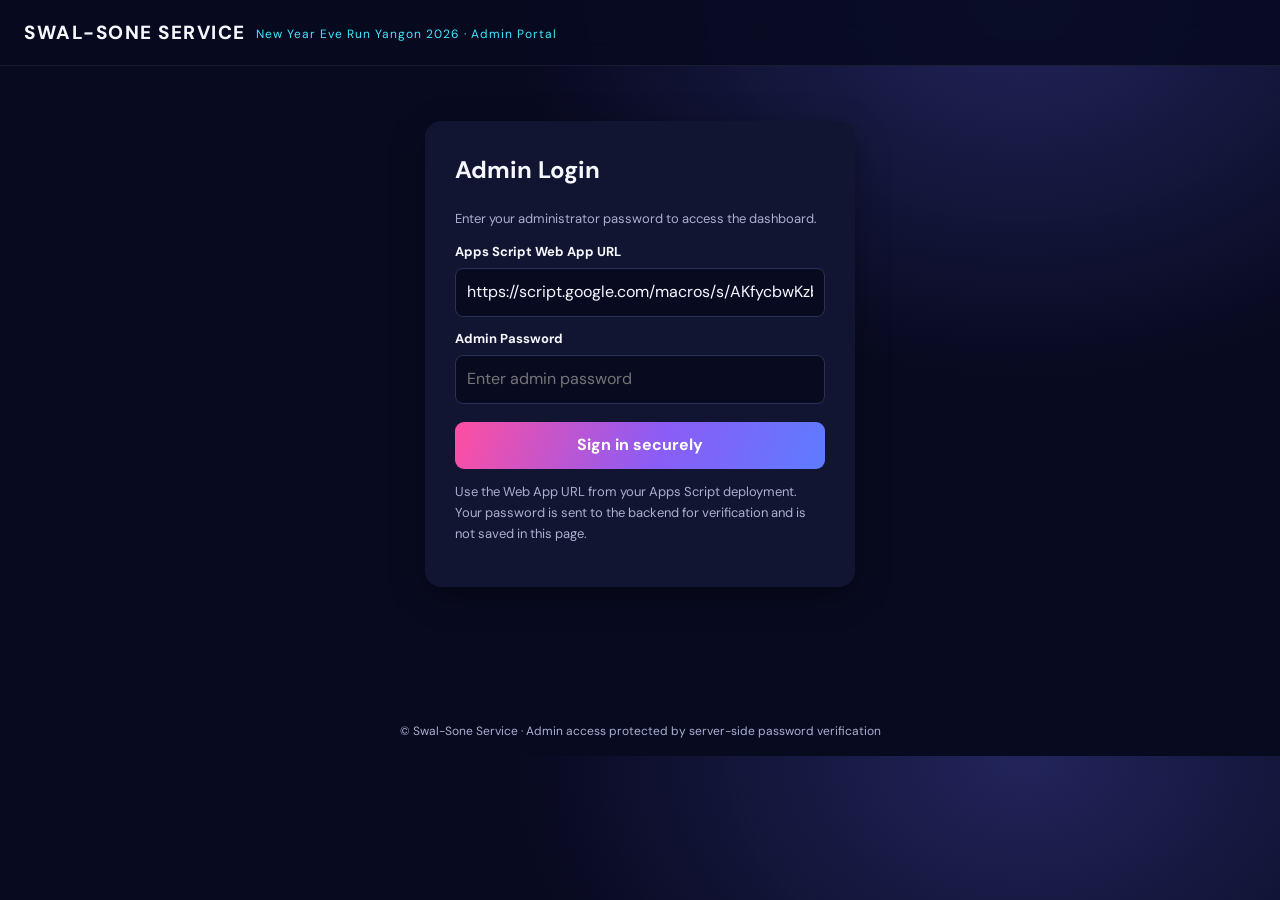
==== commit 89b67dab: "Add files via upload" ====
--- a/admin.html
+++ b/admin.html
@@ -5,21 +5,37 @@
   <meta charset="UTF-8">
   <meta name="viewport" content="width=device-width, initial-scale=1">
   <title>Admin Dashboard | Swal-Sone Service</title>
+  <link rel="stylesheet" href="styles.css">
+  <script src="config.js"></script>
+  <script src="app.js" defer></script>
   <style>
     :root {
-      --navy: #10213b;
-      --blue: #1769e0;
-      --bg: #f2f5fa;
-      --border: #dfe5ef;
-      --text: #19263b;
-      --muted: #66748a;
+    body { background: radial-gradient(ellipse at 80% 0%, #22245b 0, transparent 35%), var(--bg); color: var(--text); }
+    .topbar { border-bottom: 1px solid #ffffff12; background: #080a20d9; backdrop-filter: blur(14px); }
+    .brand { color: #f7f7ff; letter-spacing: 1.5px; }
+    .brand small { color: #40e8ff; letter-spacing: 1px; }
+    .login-wrap, .stat, .panel { background: #111531; border-color: #2a3159; color: #f7f7ff; }
+    input, select, textarea { background: #080a20; color: #f7f7ff; border-color: #2a3159; }
+    button { background: linear-gradient(110deg, #ff4ea1, #8b5cf6 55%, #5d7cff); }
+    button.secondary { background: #24204d; color: #f7f7ff; border: 1px solid #ffffff26; }
+    th { background: #171b3d; color: #c5cae5; }
+    td { color: #e7e9ff; }
+    .notice { background: #171b3d; color: #40e8ff; }
+    .notice.error { background: #3d202f; color: #ff9fba; }
+    .notice.good { background: #153e37; color: #53e0ae; }
+      --navy: #111531;
+      --blue: #8b5cf6;
+      --bg: #080a20;
+      --border: #2a3159;
+      --text: #f7f7ff;
+      --muted: #a9b0d0;
       --green: #16834a;
       --red: #c52b36;
     }
     * { box-sizing: border-box; }
     body {
       margin: 0;
-      font-family: Arial, Helvetica, sans-serif;
+      font-family: 'DM Sans', Arial, Helvetica, sans-serif;
       color: var(--text);
       background: var(--bg);
     }
@@ -34,7 +50,7 @@
       color: white;
     }
     button:disabled { opacity: .55; cursor: wait; }
-    button.secondary { background: #e8edf5; color: var(--navy); }
+    button.secondary { background: #24204d; color: var(--text); }
     button.danger { background: var(--red); }
     button.success { background: var(--green); }
     input, select, textarea {
@@ -42,7 +58,7 @@
       padding: 11px;
       border: 1px solid var(--border);
       border-radius: 8px;
-      background: white;
+      background: #111531;
       color: var(--text);
     }
     label {
@@ -73,10 +89,10 @@
     .login-wrap {
       max-width: 430px;
       margin: 55px auto;
-      background: white;
+      background: #111531;
       padding: 30px;
       border-radius: 16px;
-      box-shadow: 0 10px 35px #10213b12;
+      box-shadow: 0 10px 35px #0005;
     }
     .login-wrap h1 { margin-top: 0; }
     .muted { color: var(--muted); font-size: 13px; line-height: 1.6; }
@@ -98,7 +114,7 @@
       margin-bottom: 20px;
     }
     .stat, .panel {
-      background: white;
+      background: #111531;
       border: 1px solid var(--border);
       border-radius: 13px;
       padding: 18px;
@@ -118,18 +134,18 @@
       font-size: 13px;
       vertical-align: top;
     }
-    th { background: #f6f8fc; color: #47566d; white-space: nowrap; }
+    th { background: #171b3d; color: #c5cae5; white-space: nowrap; }
     td .action { display: inline-block; margin: 2px; padding: 7px 9px; font-size: 12px; }
     .pill {
       display: inline-block;
       border-radius: 99px;
       padding: 4px 8px;
-      background: #edf1f7;
+      background: #24204d; color: #f7f7ff;
       font-size: 12px;
       white-space: nowrap;
     }
-    .pill.pending { background: #fff3d8; color: #865700; }
-    .pill.approved { background: #e0f7e9; color: #17683b; }
+    .pill.pending { background: #493a20; color: #ffd166; }
+    .pill.approved { background: #153e37; color: #53e0ae; }
     .settings-grid { display: grid; grid-template-columns: 1fr 1fr; gap: 8px 18px; }
     .full { grid-column: 1 / -1; }
     .footer { text-align: center; color: var(--muted); font-size: 12px; padding: 15px; }
--- a/styles.css
+++ b/styles.css
@@ -0,0 +1,46 @@
+@import url('https://fonts.googleapis.com/css2?family=Barlow+Condensed:wght@500;600;700;800;900&family=DM+Sans:wght@400;500;600;700;800&display=swap');
+:root{--bg:#080a20;--panel:#111531;--panel2:#171b3d;--text:#f7f7ff;--muted:#a9b0d0;--pink:#ff4ea1;--cyan:#40e8ff;--gold:#ffd166;--purple:#8b5cf6;--line:#2a3159;--green:#53e0ae}*{box-sizing:border-box}html{scroll-behavior:smooth}body{margin:0;background:radial-gradient(ellipse at 80% 0%,#22245b 0,transparent 35%),var(--bg);color:var(--text);font-family:'DM Sans',Arial,sans-serif;line-height:1.55}a{color:inherit;text-decoration:none}.site-shell{max-width:1440px;margin:auto;overflow:hidden}.topbar{display:flex;align-items:center;justify-content:space-between;gap:24px;padding:18px clamp(18px,4vw,58px);border-bottom:1px solid #ffffff12;background:#080a20d9;backdrop-filter:blur(14px);position:relative;z-index:5}.brand{display:flex;align-items:center;gap:10px;font-weight:800;letter-spacing:1.5px;font-size:13px;white-space:nowrap}.brand small{display:block;font-size:9px;letter-spacing:3px;color:var(--cyan)}.brand-logo{display:block;width:48px;height:48px;object-fit:contain;border-radius:9px;background:#fff;flex:0 0 auto}.brand-mark{display:grid;place-items:center;width:39px;height:39px;border-radius:12px;background:linear-gradient(135deg,var(--pink),var(--purple),var(--cyan));font-weight:900;color:#fff;box-shadow:0 0 22px #ff4ea144}nav{display:flex;gap:22px;align-items:center}nav a{font-size:12px;color:#c5cae5;white-space:nowrap}nav a:hover,nav a.active{color:#fff}.btn{display:inline-flex;align-items:center;justify-content:center;gap:14px;border:0;border-radius:12px;padding:14px 20px;background:linear-gradient(110deg,var(--pink),#b34fff 55%,#5d7cff);color:#fff;font-weight:800;font-size:13px;box-shadow:0 8px 26px #a33cff30;cursor:pointer;transition:transform .2s,filter .2s}.btn:hover{transform:translateY(-2px);filter:brightness(1.12)}.btn-small{padding:10px 14px;font-size:11px;white-space:nowrap}.btn-ghost{background:#ffffff08;border:1px solid #ffffff26;box-shadow:none}.hero{min-height:610px;padding:72px clamp(20px,6vw,86px);display:grid;grid-template-columns:1.1fr .9fr;align-items:center;gap:30px;position:relative;isolation:isolate}.hero:before{content:"";position:absolute;inset:0;z-index:-1;background:radial-gradient(ellipse at 70% 40%,#3b2479aa,transparent 45%),linear-gradient(110deg,#0a0c25,#111035 60%,#131342)}.eyebrow{color:var(--cyan);font-size:10px;letter-spacing:2.6px;font-weight:800;margin:0 0 12px}.live-dot{display:inline-block;width:7px;height:7px;background:var(--green);border-radius:50%;box-shadow:0 0 12px var(--green);margin-right:7px}.hero h1,.page-title h1{font-family:'Barlow Condensed',Impact,sans-serif;font-size:clamp(62px,8.4vw,116px);line-height:.86;letter-spacing:-1.8px;margin:18px 0 22px;font-weight:900}.hero h1 span,.page-title h1 span{background:linear-gradient(90deg,var(--cyan),#9a8cff 45%,var(--pink));-webkit-background-clip:text;background-clip:text;color:transparent}.hero-date{font-size:12px;letter-spacing:2px;font-weight:800}.hero-date b{color:var(--pink);padding:0 8px}.hero-description{color:#c2c8e2;font-size:14px;line-height:1.9}.hero-actions{display:flex;gap:12px;flex-wrap:wrap;margin:28px 0}.hero-meta{display:flex;gap:18px;flex-wrap:wrap;color:#aeb6d8;font-size:9px;font-weight:800;letter-spacing:1px}.hero-art{height:430px;position:relative;display:grid;place-items:center}.sunburst{position:absolute;width:270px;height:270px;border-radius:50%;background:conic-gradient(from 0deg,#ff4ea1,#ffd166,#40e8ff,#8b5cf6,#ff4ea1);filter:blur(2px);opacity:.7;box-shadow:0 0 100px #9e4fff66}.ring{position:absolute;border:1px solid #ffffff45;border-radius:50%;transform:rotate(-20deg)}.ring-one{width:360px;height:220px}.ring-two{width:420px;height:280px;transform:rotate(40deg);border-color:#40e8ff60}.runner{font-size:140px;z-index:1;filter:drop-shadow(0 12px 15px #080a20);transform:translateY(-10px)}.bib-card{position:absolute;bottom:30px;right:2%;z-index:2;display:flex;flex-direction:column;padding:13px 20px;background:#f8f7ff;color:#11152f;border-radius:12px;transform:rotate(-7deg);box-shadow:0 18px 40px #0008}.bib-card small{font-size:8px;letter-spacing:2px}.bib-card strong{font:900 44px 'Barlow Condensed',sans-serif;line-height:1.1}.bib-card span{font-size:8px;font-weight:800;letter-spacing:1px}.floating{position:absolute;color:var(--gold);font-size:38px;text-shadow:0 0 24px currentColor;animation:float 3s ease-in-out infinite}.f1{top:30px;right:20%}.f2{top:100px;left:4%;color:var(--pink);animation-delay:.5s}.f3{top:12%;left:30%;font-size:20px;color:var(--cyan);font-weight:900;transform:rotate(10deg)}.fireworks{position:absolute;inset:0;pointer-events:none;z-index:-1;overflow:hidden}.fireworks span{position:absolute;font-size:40px;color:var(--gold);text-shadow:0 0 20px currentColor;animation:firework 4s ease-in-out infinite}.fireworks span:nth-child(1){top:12%;left:45%;color:var(--pink)}.fireworks span:nth-child(2){top:18%;right:8%;color:var(--cyan);animation-delay:1s}.fireworks span:nth-child(3){top:60%;left:4%;color:var(--purple);animation-delay:2s}.fireworks span:nth-child(4){top:75%;right:45%;color:var(--gold);animation-delay:.5s}.fireworks span:nth-child(5){top:38%;right:30%;color:var(--pink);animation-delay:1.5s}.fireworks span:nth-child(6){top:8%;left:12%;color:var(--cyan);animation-delay:2.5s}@keyframes float{50%{transform:translateY(-14px) rotate(8deg)}}@keyframes firework{0%,100%{opacity:.35;transform:scale(.6) rotate(0)}50%{opacity:1;transform:scale(1.25) rotate(40deg)}}.countdown-section{display:flex;align-items:center;justify-content:space-between;gap:25px;padding:28px clamp(20px,6vw,86px);background:#10132e;border-top:1px solid #ffffff10;border-bottom:1px solid #ffffff10}.countdown-section h2{font-size:20px;margin:0}.countdown{display:flex;gap:10px}.countdown div{min-width:72px;text-align:center;padding:12px 10px;border:1px solid #ffffff19;border-radius:12px;background:#ffffff06}.countdown strong{display:block;font:800 30px 'Barlow Condensed',sans-serif;color:var(--gold)}.countdown span{font-size:8px;letter-spacing:1.5px;color:var(--muted)}.section{padding:82px clamp(20px,6vw,86px)}.section-heading{text-align:center;max-width:640px;margin:0 auto 34px}.section-heading h2,.cta-band h2{font-size:clamp(26px,4vw,42px);line-height:1.1;margin:0 0 12px}.section-heading>p:last-child,.cta-band p:last-child{color:var(--muted);font-size:13px}.distance-grid{display:grid;grid-template-columns:repeat(3,1fr);gap:18px}.distance-card{padding:28px;border:1px solid #ffffff1c;border-radius:20px;background:linear-gradient(145deg,#181a3d,#11132b);min-height:260px;position:relative;overflow:hidden}.distance-card:after{content:"";position:absolute;width:130px;height:130px;border-radius:50%;right:-55px;top:-55px;background:var(--glow);filter:blur(15px);opacity:.3}.card-pink{--glow:var(--pink)}.card-blue{--glow:var(--cyan)}.card-gold{--glow:var(--gold)}.card-icon{font-size:32px;margin-bottom:15px}.distance-card h3{font:900 38px 'Barlow Condensed',sans-serif;margin:0 0 8px}.distance-card p:not(.eyebrow){font-size:12px;color:var(--muted);min-height:45px}.distance-card a{font-size:12px;font-weight:800;color:var(--cyan)}.cta-band{margin:0 clamp(20px,6vw,86px) 75px;padding:35px 40px;border:1px solid #ffffff1c;border-radius:20px;background:linear-gradient(100deg,#30205d,#171a42 65%,#292052);display:flex;align-items:center;justify-content:space-between;gap:20px}.cta-band h2{margin-bottom:6px}.cta-band p{margin:0}.page-main{padding:48px clamp(18px,5vw,70px) 80px;min-height:70vh}.page-title{text-align:center;margin:10px auto 35px;max-width:760px}.page-title h1{font-size:clamp(46px,6vw,74px);margin:10px 0 15px}.page-title>p:last-child{font-size:13px;color:var(--muted)}.panel{background:linear-gradient(145deg,#151936,#10132b);border:1px solid #ffffff18;border-radius:18px;padding:clamp(18px,3vw,30px);box-shadow:0 18px 45px #0002}.form-layout{display:grid;grid-template-columns:minmax(0,1.6fr) minmax(240px,.7fr);gap:20px;align-items:start}.panel h2{font-size:20px;margin:0 0 22px}.panel h3{font-size:15px}.form-grid{display:grid;grid-template-columns:repeat(2,minmax(0,1fr));gap:15px}.field{display:flex;flex-direction:column;gap:7px;font-size:11px;font-weight:700;color:#d9def4;min-width:0}.field input,.field select,.field textarea,.list-toolbar>input,.results-controls input,.list-toolbar input{width:100%;min-width:0;padding:12px 13px;border-radius:10px;border:1px solid #ffffff1c;background:#090c22;color:#fff;font:500 12px 'DM Sans',sans-serif;outline:none}.field input:focus,.field select:focus,.field textarea:focus,.list-toolbar input:focus{border-color:var(--cyan);box-shadow:0 0 0 3px #40e8ff13}.field input[readonly]{color:#aeb5d4}.field select option{background:#10132b}.field small{font-size:10px;color:var(--muted);font-weight:400}.full{grid-column:1/-1}.price-field{flex-direction:row;align-items:center;justify-content:space-between;padding:14px;background:#24204c;border:1px solid #8b5cf666;border-radius:12px}.price-field strong{color:var(--gold);font-size:15px}.required{color:var(--pink)}.size-chart{margin-top:24px;padding:18px;border:1px solid #ffffff14;border-radius:14px;background:#ffffff04}.size-chart h3{margin:0}.size-chart p:not(.eyebrow){font-size:11px;color:var(--muted)}.size-chart img{width:100%;max-width:560px;display:block;margin:10px auto 0;border-radius:10px}.section-gap{margin-top:30px!important}.payment-box{display:grid;grid-template-columns:.85fr 1.15fr;gap:20px;padding:18px;background:#ffffff05;border:1px solid #ffffff12;border-radius:14px}.payment-box h3{margin:0 0 5px}.payment-box p:not(.eyebrow){font-size:11px;color:var(--muted)}.qr-placeholder{width:150px;height:150px;border:1px dashed #6f739e;border-radius:12px;display:grid;place-content:center;text-align:center;font-size:13px;font-weight:900;color:var(--gold);margin:12px 0;background:#0a0d24}.qr-placeholder small{font-size:9px;color:var(--muted);font-weight:500}.payment-fields{align-content:start}.consent{display:flex;gap:10px;align-items:flex-start;font-size:11px;color:var(--muted);margin:22px 0}.consent input{accent-color:var(--pink);margin-top:3px}.submit-btn{width:100%}.muted{color:var(--muted)}.small{font-size:10px}.side-panel{position:sticky;top:20px}.side-panel h2{font:900 31px 'Barlow Condensed',sans-serif;line-height:1.1}.side-art{height:170px;border-radius:14px;background:radial-gradient(circle at 50% 40%,#583c9c,#171737 70%);display:grid;place-items:center;font-size:76px;position:relative;overflow:hidden}.side-art span{position:absolute;color:var(--gold);font-size:25px}.side-art span:nth-child(2){top:18px;left:20px;color:var(--cyan)}.side-art span:nth-child(3){right:30px;top:25px;color:var(--pink)}.side-art span:nth-child(4){right:15px;bottom:10px}.side-panel ul{list-style:none;padding:0;margin:20px 0;display:grid;gap:13px;font-size:11px;color:#dce0f4}.notice{padding:12px 14px;border-radius:10px;background:#1a3150;border:1px solid #40e8ff40;color:#d9f8ff;font-size:11px;margin:14px 0}.notice-warning{background:#382a20;border-color:#ffd16655;color:#ffe6b0}.ticket-lookup{margin-top:24px}.lookup-row{display:grid;grid-template-columns:1fr 1fr auto;align-items:end;gap:14px}.ticket-result{margin-top:18px;padding:18px;background:#0b1028;border:1px solid #40e8ff55;border-radius:14px}.ticket-card{display:flex;gap:20px;align-items:center;flex-wrap:wrap}.ticket-card img{width:120px;height:120px;background:#fff;padding:7px;border-radius:8px}.ticket-card h3{margin:0}.ticket-card p{font-size:12px;color:var(--muted)}.list-panel{padding:clamp(14px,2.5vw,28px)}.list-toolbar,.results-controls{display:flex;align-items:end;justify-content:space-between;gap:15px;margin-bottom:18px}.search-field{max-width:400px;flex:1}.count-pill,.admin-badge{padding:7px 10px;border-radius:20px;background:#24204d;color:var(--cyan);font-size:10px;font-weight:800;white-space:nowrap}.table-wrap{overflow:auto;border:1px solid #ffffff14;border-radius:12px}table{width:100%;border-collapse:collapse;min-width:720px;font-size:11px}th{background:#1c2044;color:#bfc7ec;text-align:left;font-size:9px;text-transform:uppercase;letter-spacing:1px}td,th{padding:13px 14px;border-bottom:1px solid #ffffff10}tbody tr:hover{background:#ffffff06}.empty-cell{text-align:center;color:var(--muted);padding:28px}.ticket-link{color:var(--cyan);font-weight:800}.result-columns{display:grid;grid-template-columns:1fr 1fr;gap:20px}.result-columns h2,.search-result-area h2{font-size:17px}.leaderboard{display:grid;gap:8px}.leader-row{display:grid;grid-template-columns:34px 1fr auto;gap:12px;align-items:center;padding:11px 13px;border:1px solid #ffffff12;border-radius:10px;background:#ffffff04}.rank-num{font:900 23px 'Barlow Condensed',sans-serif;color:var(--gold)}.leader-name{font-size:12px;font-weight:800}.leader-sub{font-size:10px;color:var(--muted)}.leader-time{font-size:11px;color:var(--cyan);font-weight:800}.search-result-area{border-top:1px solid #ffffff15;margin-top:25px;padding-top:20px}.admin-grid{display:grid;grid-template-columns:1fr 1fr;gap:20px}.stats-grid{display:grid;grid-template-columns:repeat(2,1fr);gap:10px}.stat{padding:15px;border:1px solid #ffffff14;border-radius:12px;background:#ffffff05}.stat span{display:block;font-size:10px;color:var(--muted)}.stat strong{font:900 30px 'Barlow Condensed',sans-serif;color:var(--gold)}.size-counts{display:flex;flex-wrap:wrap;gap:8px;margin:10px 0 22px}.size-count{padding:8px 12px;background:#24204d;border-radius:8px;font-size:11px}.export-buttons{display:flex;flex-wrap:wrap;gap:8px}.export-buttons .btn{font-size:10px;padding:10px}.admin-table-panel{margin-top:20px}.admin-table-panel .list-toolbar h2{margin:0}.admin-table-panel .list-toolbar>input{max-width:300px}.admin-grid .field{margin-bottom:0}footer{display:flex;align-items:center;justify-content:space-between;gap:20px;padding:25px clamp(20px,5vw,70px);border-top:1px solid #ffffff12;background:#080a20;color:var(--muted);font-size:10px}footer p{margin:0}.footer-note{text-align:right}.admin-badge{background:#3c243b;color:#ff9fce}
+@media(max-width:1000px){.topbar{flex-wrap:wrap}.topbar nav{order:3;width:100%;overflow-x:auto;padding:5px 0 2px}.hero{grid-template-columns:1fr .7fr;padding-top:55px}.hero-art{transform:scale(.85)}.form-layout{grid-template-columns:1fr}.side-panel{position:static}.admin-grid{grid-template-columns:1fr}}@media(max-width:700px){.topbar{gap:12px}.topbar>.btn{margin-left:auto}nav{gap:18px}nav a{font-size:11px}.hero{grid-template-columns:1fr;padding-top:48px;padding-bottom:25px}.hero-art{height:270px;transform:none;grid-row:1}.runner{font-size:95px}.sunburst{width:190px;height:190px}.ring-one{width:260px;height:160px}.ring-two{width:300px;height:200px}.bib-card{bottom:3px;right:4%}.hero h1{font-size:clamp(60px,16vw,90px)}.countdown-section{align-items:flex-start;flex-direction:column}.countdown{width:100%;gap:6px}.countdown div{flex:1;min-width:0;padding:9px 4px}.countdown strong{font-size:25px}.distance-grid{grid-template-columns:1fr}.distance-card{min-height:unset}.distance-card p:not(.eyebrow){min-height:unset}.cta-band{margin-bottom:45px;padding:25px;align-items:flex-start;flex-direction:column}.form-grid{grid-template-columns:1fr}.full{grid-column:auto}.payment-box{grid-template-columns:1fr}.lookup-row{grid-template-columns:1fr}.result-columns{grid-template-columns:1fr}.list-toolbar,.results-controls{align-items:stretch;flex-direction:column}.search-field{max-width:none}.page-main{padding-top:30px}.page-title h1{font-size:52px}footer{flex-wrap:wrap}footer .footer-note{width:100%;text-align:left}.fireworks span{font-size:28px}}@media(prefers-reduced-motion:reduce){*,*:before,*:after{animation-duration:.01ms!important;scroll-behavior:auto!important}}
+
+/* Navigation Menu - Larger Text & Hover Highlight */
+.topbar nav a {
+  font-size: 15px;
+  font-weight: 700;
+  padding: 12px 14px;
+  border-radius: 10px;
+  text-decoration: none;
+  transition:
+    background-color 0.25s ease,
+    color 0.25s ease,
+    transform 0.25s ease,
+    box-shadow 0.25s ease;
+}
+
+/* Mouse တင်လိုက်တဲ့အခါ Highlight */
+.topbar nav a:hover {
+  background: linear-gradient(135deg, #ff4d8d, #7c4dff);
+  color: #ffffff;
+  box-shadow: 0 4px 14px rgba(124, 77, 255, 0.35);
+  transform: translateY(-2px);
+}
+
+/* လက်ရှိဖွင့်ထားတဲ့ စာမျက်နှာ */
+.topbar nav a.active {
+  background: linear-gradient(135deg, #ff4d8d, #7c4dff);
+  color: #ffffff;
+  box-shadow: 0 3px 12px rgba(124, 77, 255, 0.25);
+}
+
+/* Active Menu ပေါ် Mouse ထပ်တင်တဲ့အခါ */
+.topbar nav a.active:hover {
+  background: linear-gradient(135deg, #ff2e79, #6535ed);
+  color: #ffffff;
+}
+
+/* ဖုန်းမျက်နှာပြင်အတွက် */
+@media (max-width: 768px) {
+  .topbar nav a {
+    font-size: 14px;
+    padding: 10px 12px;
+  }
+}
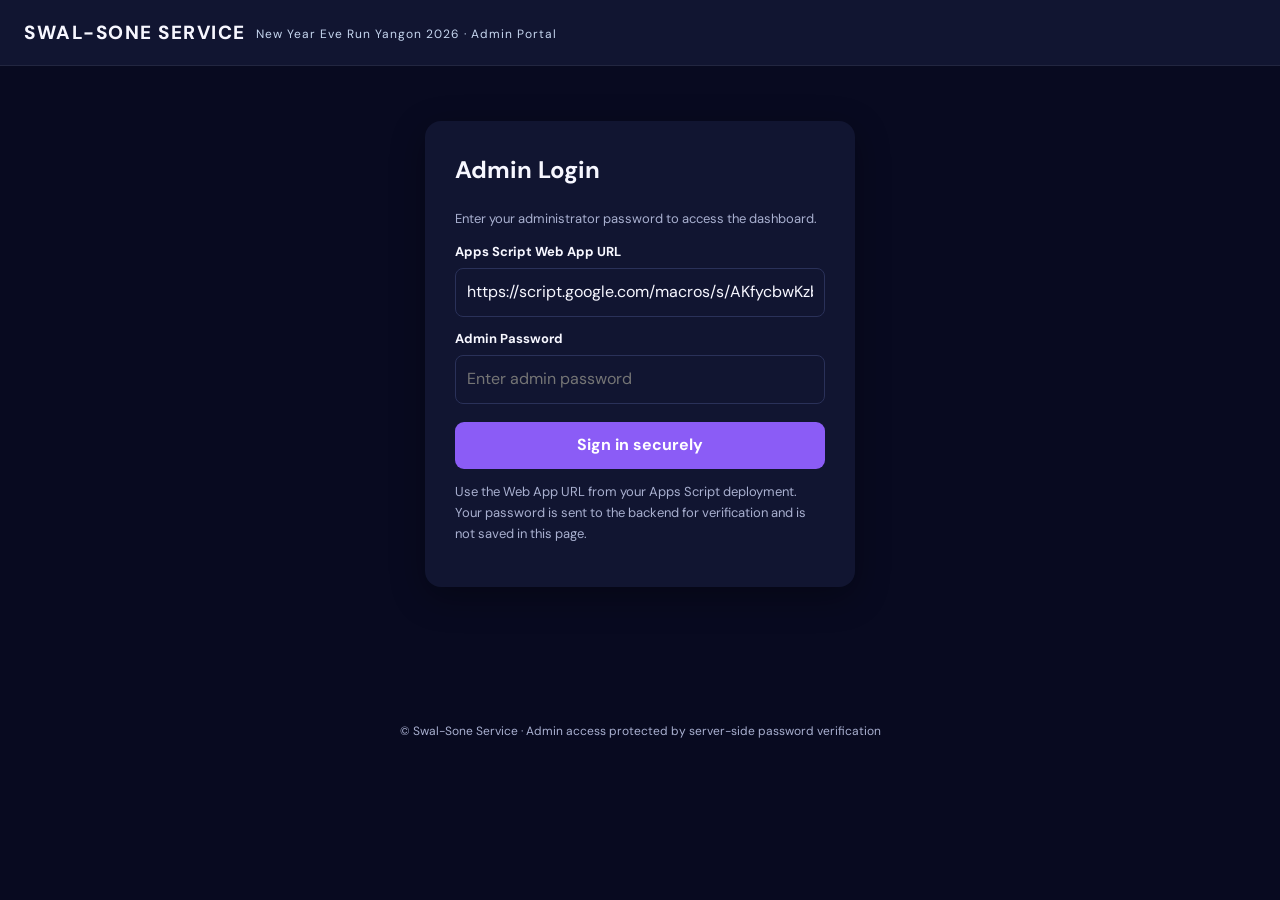
==== commit 3f917af1: "Add files via upload" ====
--- a/admin.html
+++ b/admin.html
@@ -10,6 +10,15 @@
   <script src="app.js" defer></script>
   <style>
     :root {
+      --navy: #111531;
+      --blue: #8b5cf6;
+      --bg: #080a20;
+      --border: #2a3159;
+      --text: #f7f7ff;
+      --muted: #a9b0d0;
+      --green: #16834a;
+      --red: #c52b36;
+    }
     body { background: radial-gradient(ellipse at 80% 0%, #22245b 0, transparent 35%), var(--bg); color: var(--text); }
     .topbar { border-bottom: 1px solid #ffffff12; background: #080a20d9; backdrop-filter: blur(14px); }
     .brand { color: #f7f7ff; letter-spacing: 1.5px; }
@@ -23,15 +32,6 @@
     .notice { background: #171b3d; color: #40e8ff; }
     .notice.error { background: #3d202f; color: #ff9fba; }
     .notice.good { background: #153e37; color: #53e0ae; }
-      --navy: #111531;
-      --blue: #8b5cf6;
-      --bg: #080a20;
-      --border: #2a3159;
-      --text: #f7f7ff;
-      --muted: #a9b0d0;
-      --green: #16834a;
-      --red: #c52b36;
-    }
     * { box-sizing: border-box; }
     body {
       margin: 0;
@@ -263,10 +263,23 @@
           </div>
           <div class="full">
             <label for="paymentInstructions">Payment instructions</label>
-            <textarea id="paymentInstructions" rows="3"></textarea>
+            <textarea id="paymentInstructions" rows="3" placeholder="Example: Pay the exact amount using KBZPay, then upload the payment screenshot."></textarea>
           </div>
         </div>
         <button id="saveSettingsBtn" type="button" style="margin-top:16px">Save Settings</button>
+        <hr style="border-color:#2a3159;margin:24px 0">
+        <h3>KBZPay QR Code</h3>
+        <p class="muted">Upload the official KBZPay QR image (JPG, PNG or WebP, maximum 3 MB). It will appear automatically on the public registration page.</p>
+        <div style="display:flex;gap:18px;align-items:flex-start;flex-wrap:wrap">
+          <div id="kbzQrPreview" style="width:190px;min-height:120px;display:flex;align-items:center;justify-content:center;background:#080a20;border:1px dashed #555b83;border-radius:12px;padding:10px;color:#a9b0d0;text-align:center">No KBZPay QR uploaded</div>
+          <div style="flex:1;min-width:230px">
+            <label for="kbzQrFile">Choose KBZPay QR image</label>
+            <input id="kbzQrFile" type="file" accept="image/jpeg,image/png,image/webp">
+            <button id="uploadKbzQrBtn" type="button" style="margin-top:12px">Upload KBZPay QR</button>
+            <button id="deleteKbzQrBtn" type="button" class="secondary" style="margin-top:12px">Remove QR</button>
+            <p id="kbzQrMessage" class="muted" role="status"></p>
+          </div>
+        </div>
       </section>
 
       <section class="panel">
@@ -396,6 +409,7 @@
         $('stat45').textContent = stats['4.5 KM'] || 0;
         $('stat9').textContent = stats['9 KM'] || 0;
         renderRegistrations();
+        await loadEventSettings();
       }
 
       function renderRegistrations() {
@@ -601,8 +615,44 @@
         }
       });
 
-      // Load saved settings. If no settings API is configured yet,
-      // defaults remain visible and can be saved.
+      async function loadEventSettings() {
+        try {
+          const data = await api('getSettings');
+          const s = data.settings || {};
+          ['eventName','eventDate','fee45','fee9','capTotal','registrationOpen','paymentInstructions'].forEach(k => { if (s[k] !== undefined && $(k)) $(k).value = s[k]; });
+          renderKbzQr(s.kbzQrUrl || '');
+        } catch (e) { /* Keep defaults visible if saved settings cannot be read. */ }
+      }
+      function renderKbzQr(url) {
+        const box = $('kbzQrPreview');
+        if (!box) return;
+        box.innerHTML = url ? `<img src="${escapeHtml(url)}" alt="Current KBZPay QR" style="display:block;max-width:100%;max-height:220px;object-fit:contain">` : 'No KBZPay QR uploaded';
+      }
+      $('uploadKbzQrBtn').addEventListener('click', async () => {
+        const file = $('kbzQrFile').files[0];
+        const out = $('kbzQrMessage');
+        if (!file) { message(out, 'Choose a KBZPay QR image first.', 'error'); return; }
+        if (!['image/jpeg','image/png','image/webp'].includes(file.type)) { message(out, 'Use a JPG, PNG or WebP image.', 'error'); return; }
+        if (file.size > 3 * 1024 * 1024) { message(out, 'Image must be 3 MB or smaller.', 'error'); return; }
+        const reader = new FileReader();
+        reader.onload = async () => {
+          try {
+            const dataUrl = String(reader.result);
+            const result = await api('uploadKbzQr', { image: { name:file.name, mimeType:file.type, base64:dataUrl.split(',')[1] } });
+            renderKbzQr(result.kbzQrUrl || ''); $('kbzQrFile').value = '';
+            message(out, result.message || 'QR uploaded.', 'good');
+          } catch (e) { message(out, e.message, 'error'); }
+        };
+        reader.onerror = () => message(out, 'Could not read the selected image.', 'error');
+        reader.readAsDataURL(file);
+      });
+      $('deleteKbzQrBtn').addEventListener('click', async () => {
+        if (!confirm('Remove the current KBZPay QR from the registration page?')) return;
+        try { const result = await api('deleteKbzQr'); renderKbzQr(''); message($('kbzQrMessage'), result.message || 'QR removed.', 'good'); }
+        catch (e) { message($('kbzQrMessage'), e.message, 'error'); }
+      });
+
+      // Set safe defaults before the administrator logs in. Saved values load after login.
       async function loadSettings() {
         // Initial values match the default event configuration.
         $('eventName').value = 'New Year Eve Run Yangon 2026';
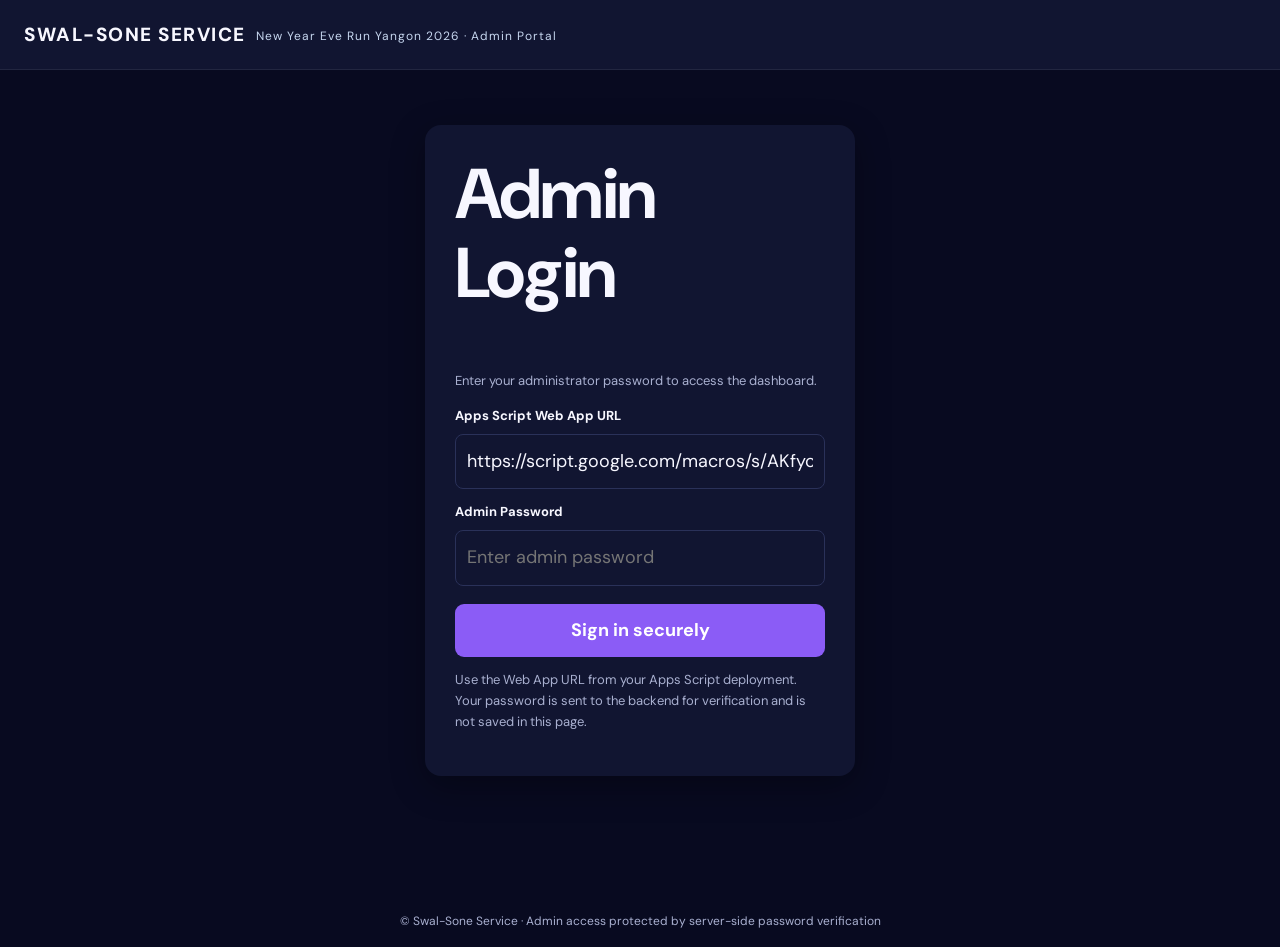
==== commit e3ec1641: "Add files via upload" ====
--- a/admin.html
+++ b/admin.html
@@ -266,6 +266,18 @@
             <textarea id="paymentInstructions" rows="3" placeholder="Example: Pay the exact amount using KBZPay, then upload the payment screenshot."></textarea>
           </div>
         </div>
+        <hr style="border-color:#2a3159;margin:24px 0">
+        <h3>T-Shirt Stock Management</h3>
+        <p class="muted">Set the available quantity for each size. Only Approved registrations count against stock. Pending and Rejected registrations do not count. Approval is checked again before confirming a participant.</p>
+        <div class="settings-grid" id="tshirtStockGrid">
+          <div><label for="stock3XL">3XL Stock Quantity</label><input id="stock3XL" type="number" min="0" step="1" value="0"><small id="stockInfo3XL" class="muted">Approved: 0 · Remaining: 0</small></div>
+          <div><label for="stock2XL">2XL Stock Quantity</label><input id="stock2XL" type="number" min="0" step="1" value="0"><small id="stockInfo2XL" class="muted">Approved: 0 · Remaining: 0</small></div>
+          <div><label for="stockXL">XL Stock Quantity</label><input id="stockXL" type="number" min="0" step="1" value="0"><small id="stockInfoXL" class="muted">Approved: 0 · Remaining: 0</small></div>
+          <div><label for="stockL">L Stock Quantity</label><input id="stockL" type="number" min="0" step="1" value="0"><small id="stockInfoL" class="muted">Approved: 0 · Remaining: 0</small></div>
+          <div><label for="stockM">M Stock Quantity</label><input id="stockM" type="number" min="0" step="1" value="0"><small id="stockInfoM" class="muted">Approved: 0 · Remaining: 0</small></div>
+          <div><label for="stockS">S Stock Quantity</label><input id="stockS" type="number" min="0" step="1" value="0"><small id="stockInfoS" class="muted">Approved: 0 · Remaining: 0</small></div>
+          <div><label for="stockXS">XS Stock Quantity</label><input id="stockXS" type="number" min="0" step="1" value="0"><small id="stockInfoXS" class="muted">Approved: 0 · Remaining: 0</small></div>
+        </div>
         <button id="saveSettingsBtn" type="button" style="margin-top:16px">Save Settings</button>
         <hr style="border-color:#2a3159;margin:24px 0">
         <h3>KBZPay QR Code</h3>
@@ -604,7 +616,8 @@
           fee9: $('fee9').value,
           capTotal: $('capTotal').value,
           registrationOpen: $('registrationOpen').value,
-          paymentInstructions: $('paymentInstructions').value
+          paymentInstructions: $('paymentInstructions').value,
+          tshirtStock: Object.fromEntries(['3XL','2XL','XL','L','M','S','XS'].map(size => [size, Math.max(0, Math.floor(Number($('stock' + size).value) || 0))]))
         };
 
         try {
@@ -620,6 +633,13 @@
           const data = await api('getSettings');
           const s = data.settings || {};
           ['eventName','eventDate','fee45','fee9','capTotal','registrationOpen','paymentInstructions'].forEach(k => { if (s[k] !== undefined && $(k)) $(k).value = s[k]; });
+          const stock = s.tshirtStock || {};
+          ['3XL','2XL','XL','L','M','S','XS'].forEach(size => {
+            const input = $('stock' + size);
+            if (input) input.value = Number(stock[size] || 0);
+            const info = $('stockInfo' + size), usage = (data.tshirtAvailability || {})[size];
+            if (info && usage) info.textContent = `Approved: ${usage.used} · Remaining: ${usage.remaining}`;
+          });
           renderKbzQr(s.kbzQrUrl || '');
         } catch (e) { /* Keep defaults visible if saved settings cannot be read. */ }
       }
--- a/styles.css
+++ b/styles.css
@@ -44,3 +44,468 @@
     padding: 10px 12px;
   }
 }
+
+/* Print only the race ticket — keep website styles and functionality unchanged */
+@media print {
+  @page {
+    size: A5 portrait;
+    margin: 10mm;
+  }
+
+  html,
+  body {
+    min-width: 0 !important;
+    width: auto !important;
+    height: auto !important;
+    margin: 0 !important;
+    padding: 0 !important;
+    background: #ffffff !important;
+    color: #111827 !important;
+    overflow: visible !important;
+    -webkit-print-color-adjust: exact !important;
+    print-color-adjust: exact !important;
+  }
+
+  /* Hide every page element, then show the ticket container only. */
+  body * {
+    visibility: hidden !important;
+  }
+
+  #ticketResult,
+  #ticketResult * {
+    visibility: visible !important;
+  }
+
+  #ticketResult {
+    display: block !important;
+    position: absolute !important;
+    top: 0 !important;
+    left: 0 !important;
+    width: 100% !important;
+    max-width: 100% !important;
+    margin: 0 !important;
+    padding: 0 !important;
+    border: 0 !important;
+    border-radius: 0 !important;
+    background: #ffffff !important;
+    color: #111827 !important;
+    box-shadow: none !important;
+    overflow: visible !important;
+  }
+
+  #ticketResult .ticket-card {
+    display: flex !important;
+    flex-direction: row !important;
+    flex-wrap: nowrap !important;
+    align-items: center !important;
+    justify-content: flex-start !important;
+    gap: 18px !important;
+    width: 100% !important;
+    max-width: 100% !important;
+    min-height: 0 !important;
+    box-sizing: border-box !important;
+    margin: 0 !important;
+    padding: 22px !important;
+    border: 2px solid #172554 !important;
+    border-top: 8px solid #f97316 !important;
+    border-radius: 14px !important;
+    background: #ffffff !important;
+    color: #111827 !important;
+    box-shadow: none !important;
+    break-inside: avoid !important;
+    page-break-inside: avoid !important;
+  }
+
+  #ticketResult .ticket-card img {
+    display: block !important;
+    flex: 0 0 125px !important;
+    width: 125px !important;
+    max-width: 35% !important;
+    height: auto !important;
+    max-height: 220px !important;
+    object-fit: contain !important;
+    padding: 7px !important;
+    border: 1px solid #e5e7eb !important;
+    border-radius: 8px !important;
+    background: #ffffff !important;
+  }
+
+  #ticketResult .ticket-card h3 {
+    margin: 6px 0 !important;
+    color: #172554 !important;
+    font-size: 20pt !important;
+    line-height: 1.2 !important;
+    overflow-wrap: anywhere !important;
+  }
+
+  #ticketResult .ticket-card p {
+    margin: 8px 0 0 !important;
+    color: #334155 !important;
+    font-size: 10pt !important;
+    line-height: 1.7 !important;
+    overflow-wrap: anywhere !important;
+  }
+
+  #ticketResult .ticket-card .eyebrow {
+    margin: 0 0 8px !important;
+    color: #ea580c !important;
+    font-size: 9pt !important;
+    font-weight: 800 !important;
+    letter-spacing: 1px !important;
+  }
+
+  #ticketResult #printTicket {
+    display: none !important;
+    visibility: hidden !important;
+  }
+}
+
+/* =========================================
+   MOBILE REGISTRATION - LARGER & READABLE
+   ========================================= */
+
+@media (max-width: 700px) {
+  /* Main page description */
+  .page-title > p:last-child {
+    font-size: 16px;
+    line-height: 1.8;
+  }
+
+  /* Section headings */
+  .panel h2 {
+    font-size: 24px;
+    line-height: 1.4;
+  }
+
+  .panel h3 {
+    font-size: 19px;
+    line-height: 1.5;
+  }
+
+  /* Form field labels */
+  .field {
+    font-size: 16px;
+    line-height: 1.6;
+    gap: 9px;
+  }
+
+  /* Text boxes and dropdowns */
+  .field input,
+  .field select,
+  .field textarea {
+    font-size: 16px;
+    min-height: 50px;
+    padding: 13px 14px;
+    border-radius: 12px;
+  }
+
+  /* Registration fee */
+  .price-field {
+    font-size: 16px;
+    gap: 12px;
+    flex-wrap: wrap;
+  }
+
+  .price-field strong {
+    font-size: 19px;
+  }
+
+  /* Payment instructions */
+  .payment-box p:not(.eyebrow) {
+    font-size: 15px;
+    line-height: 1.8;
+  }
+
+  .field small,
+  .small,
+  .notice {
+    font-size: 14px;
+    line-height: 1.7;
+  }
+
+  /* Consent text */
+  .consent {
+    font-size: 15px;
+    line-height: 1.8;
+    gap: 12px;
+  }
+
+  .consent input {
+    width: 20px;
+    height: 20px;
+    flex: 0 0 20px;
+  }
+
+  /* Buttons */
+  .btn,
+  .btn-small,
+  .submit-btn {
+    font-size: 16px;
+    min-height: 50px;
+    padding: 14px 18px;
+  }
+
+  .submit-btn {
+    width: 100%;
+  }
+
+  /* Race information */
+  .side-panel ul {
+    font-size: 15px;
+    line-height: 1.8;
+    gap: 14px;
+  }
+
+  .side-panel h2 {
+    font-size: 32px;
+  }
+
+  /* Approval ticket lookup */
+  .ticket-lookup .field {
+    font-size: 16px;
+  }
+
+  /* More comfortable spacing */
+  .panel {
+    padding: 20px 16px;
+  }
+
+  .form-grid {
+    gap: 18px;
+  }
+
+  .page-main {
+    padding-left: 14px;
+    padding-right: 14px;
+  }
+
+  /* Navigation menu */
+  .topbar nav a {
+    font-size: 14px;
+    padding: 12px;
+  }
+}
+
+/* Prevent mobile browsers from shrinking form text */
+@media (max-width: 700px) {
+  html {
+    -webkit-text-size-adjust: 100%;
+    text-size-adjust: 100%;
+  }
+}
+
+/* ==========================================
+   SWAL-SONE NEW YEAR HOME PAGE
+   BIGGER TEXT FOR DESKTOP & MOBILE
+   Add this at the END of styles.css
+   ========================================== */
+
+/* Improve general readability */
+html {
+  font-size: 18px;
+  -webkit-text-size-adjust: 100%;
+  text-size-adjust: 100%;
+}
+
+body {
+  font-size: 18px;
+  line-height: 1.75;
+}
+
+/* Main headings */
+h1 {
+  font-size: clamp(42px, 5.5vw, 76px);
+  line-height: 1.12;
+  letter-spacing: -0.025em;
+}
+
+h2 {
+  font-size: clamp(30px, 3.5vw, 46px);
+  line-height: 1.25;
+}
+
+h3 {
+  font-size: clamp(23px, 2.3vw, 30px);
+  line-height: 1.35;
+}
+
+/* Paragraphs and descriptions */
+p {
+  font-size: 18px;
+  line-height: 1.8;
+}
+
+/* Hero section */
+.hero p,
+.hero-content p,
+.hero-copy p {
+  font-size: clamp(18px, 1.5vw, 22px);
+  line-height: 1.8;
+}
+
+/* Small section labels and event details */
+.eyebrow,
+.kicker,
+.section-label,
+.hero-label {
+  font-size: 15px;
+  line-height: 1.6;
+  letter-spacing: 0.08em;
+}
+
+/* Countdown numbers */
+.countdown,
+.countdown-item,
+.countdown-number,
+.timer-number {
+  font-size: clamp(28px, 3vw, 42px);
+  line-height: 1.2;
+  font-weight: 800;
+}
+
+/* Countdown labels */
+.countdown-label,
+.countdown-item span {
+  font-size: 15px;
+}
+
+/* Distance cards and feature cards */
+.card h3,
+.distance-card h3,
+.feature-card h3 {
+  font-size: clamp(24px, 2.2vw, 30px);
+}
+
+.card p,
+.distance-card p,
+.feature-card p {
+  font-size: 17px;
+  line-height: 1.8;
+}
+
+/* Buttons and links */
+.btn,
+.button,
+a.btn,
+a.button {
+  font-size: 17px;
+  line-height: 1.5;
+  padding: 14px 22px;
+}
+
+/* Navigation */
+nav a,
+.nav-links a,
+.topbar a {
+  font-size: 15px;
+}
+
+/* ==========================================
+   MOBILE TEXT SIZES
+   ========================================== */
+
+@media (max-width: 700px) {
+  html {
+    font-size: 17px;
+  }
+
+  body {
+    font-size: 17px;
+    line-height: 1.8;
+  }
+
+  h1 {
+    font-size: clamp(36px, 10vw, 52px);
+    line-height: 1.15;
+  }
+
+  h2 {
+    font-size: clamp(28px, 7.5vw, 36px);
+    line-height: 1.3;
+  }
+
+  h3 {
+    font-size: 24px;
+    line-height: 1.4;
+  }
+
+  p {
+    font-size: 17px;
+    line-height: 1.85;
+  }
+
+  .hero p,
+  .hero-content p,
+  .hero-copy p {
+    font-size: 18px;
+    line-height: 1.8;
+  }
+
+  .eyebrow,
+  .kicker,
+  .section-label,
+  .hero-label {
+    font-size: 13px;
+  }
+
+  .countdown,
+  .countdown-item,
+  .countdown-number,
+  .timer-number {
+    font-size: 30px;
+  }
+
+  .countdown-label,
+  .countdown-item span {
+    font-size: 13px;
+  }
+
+  .card p,
+  .distance-card p,
+  .feature-card p {
+    font-size: 17px;
+  }
+
+  .btn,
+  .button,
+  a.btn,
+  a.button {
+    font-size: 17px;
+    padding: 15px 18px;
+    min-height: 50px;
+  }
+
+  nav a,
+  .nav-links a,
+  .topbar a {
+    font-size: 14px;
+  }
+
+  section {
+    scroll-margin-top: 20px;
+  }
+}
+
+/* Extra-small phones */
+@media (max-width: 380px) {
+  h1 {
+    font-size: 34px;
+  }
+
+  h2 {
+    font-size: 27px;
+  }
+
+  body,
+  p {
+    font-size: 16px;
+  }
+
+  .countdown,
+  .countdown-item,
+  .countdown-number,
+  .timer-number {
+    font-size: 26px;
+  }
+}
+
